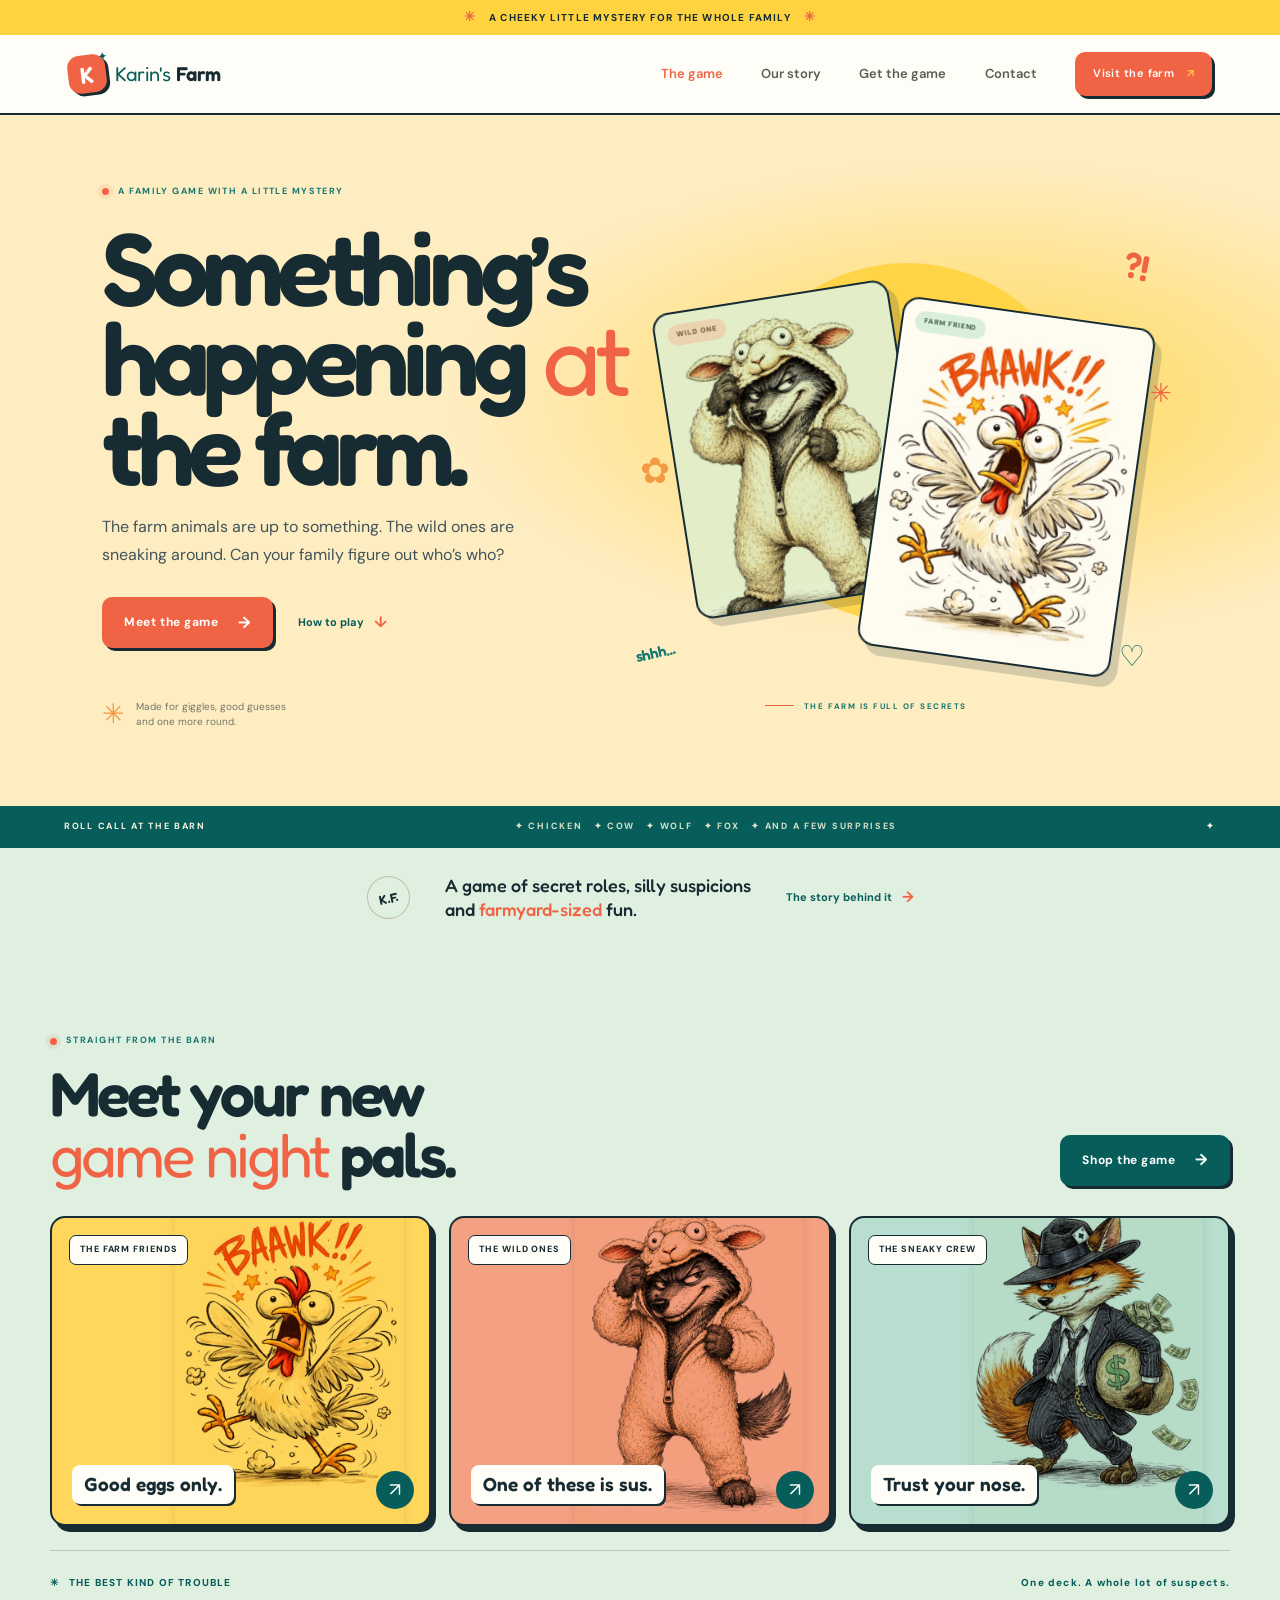
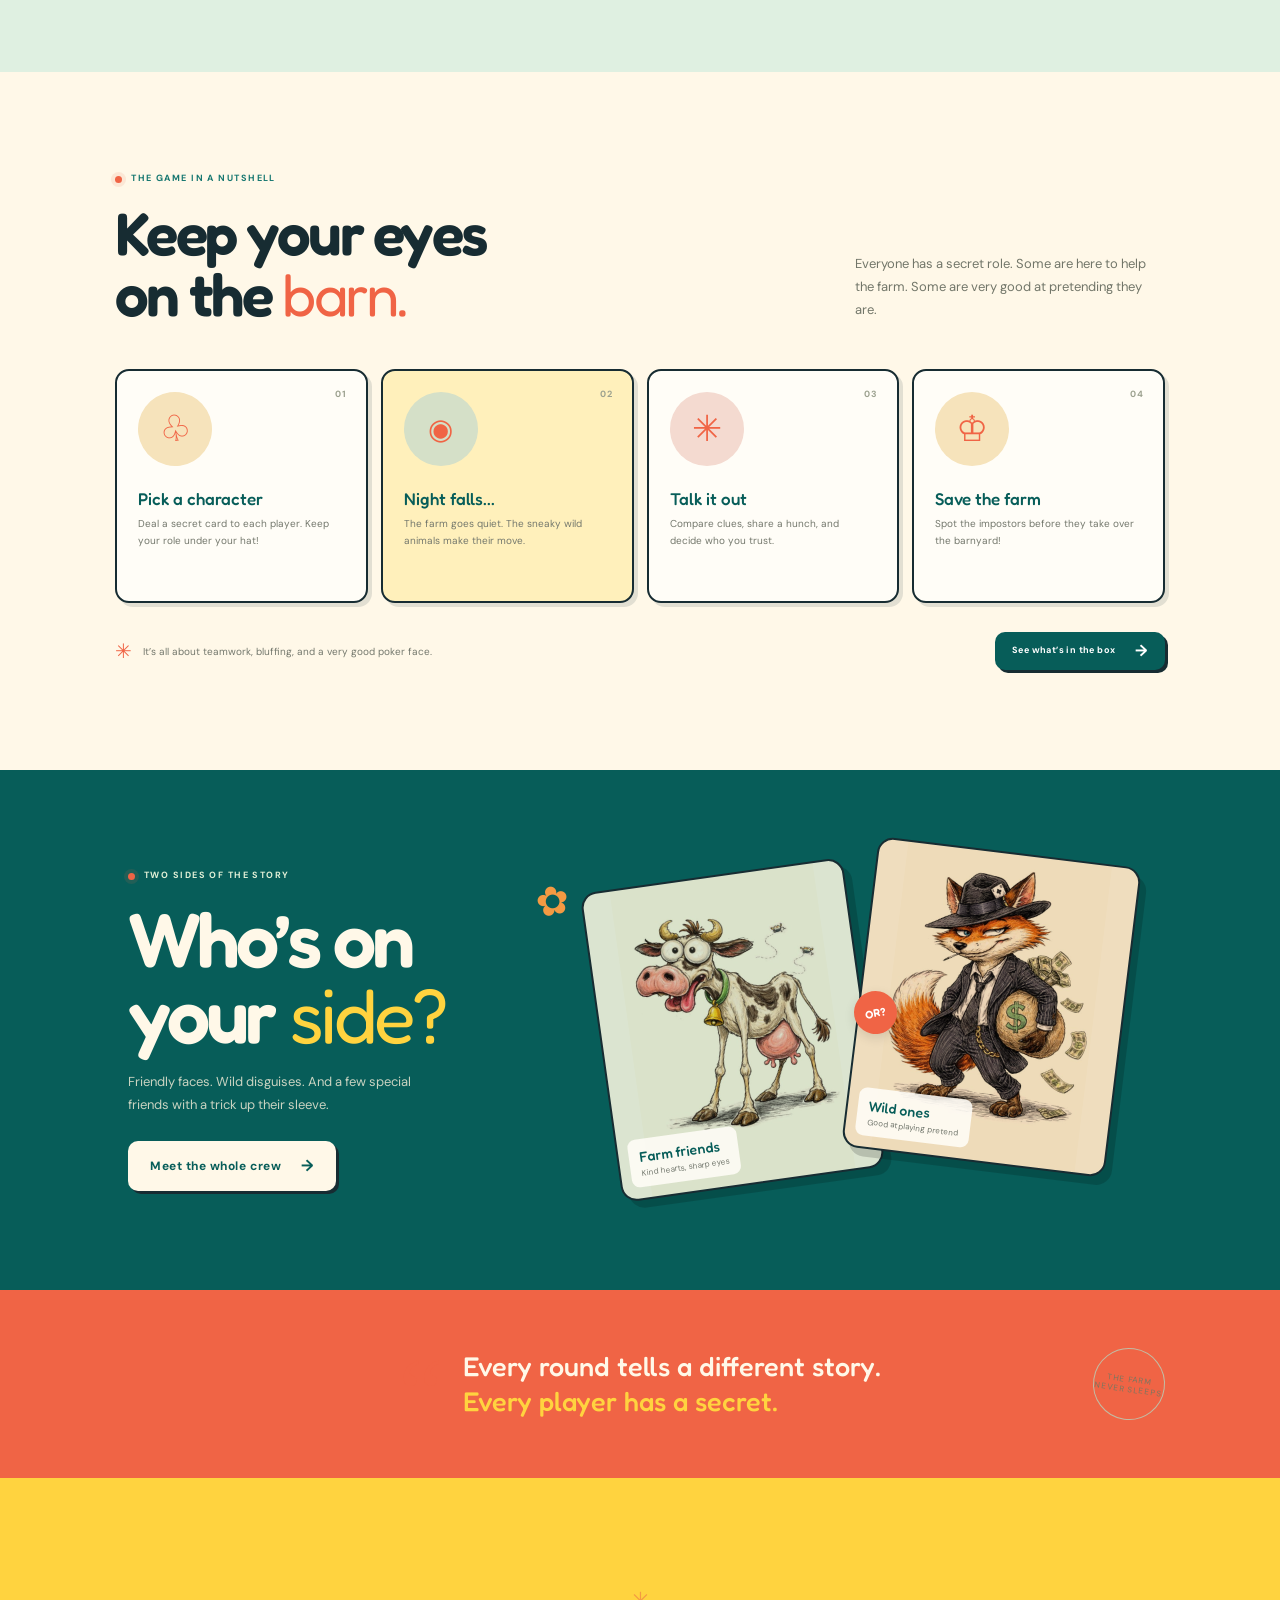
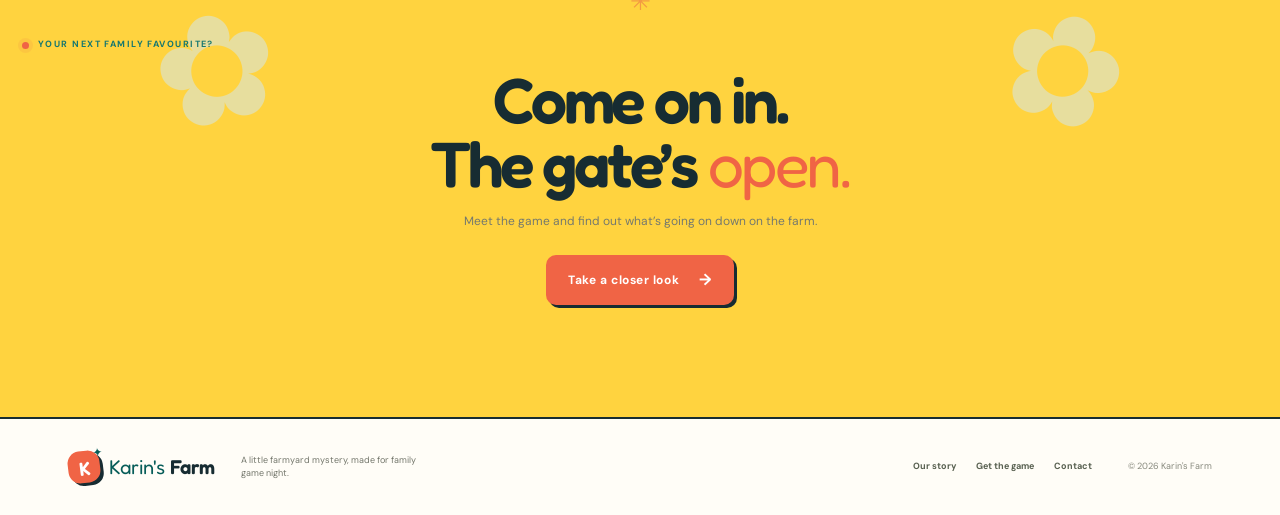
==== index.html @ 5e72fea5 "Add Karin's Farm website and mini-game" ====
<!doctype html>
<html lang="en">
<head>
  <meta charset="utf-8">
  <meta name="viewport" content="width=device-width, initial-scale=1">
  <meta name="theme-color" content="#f8f3e6">
  <meta name="description" content="Meet the farmyard friends, spot the sneaky wild animals, and discover Karin's Farm — a playful, family-friendly bluffing game.">
  <title>Karin's Farm — a little farmyard mystery</title>
  <link rel="preconnect" href="https://fonts.googleapis.com">
  <link rel="preconnect" href="https://fonts.gstatic.com" crossorigin>
  <link href="https://fonts.googleapis.com/css2?family=DM+Sans:wght@400;500;600;700&family=Fredoka:wght@400;500;600;700&display=swap" rel="stylesheet">
  <link rel="stylesheet" href="site.css">
</head>
<body>
  <div class="announcement"><span class="sunburst">✳</span> A cheeky little mystery for the whole family <span class="sunburst">✳</span></div>
  <header class="site-header">
    <a class="brand" href="index.html" aria-label="Karin's Farm home"><span class="brand-icon">K<span class="leaf">✦</span></span><span>Karin's <b>Farm</b></span></a>
    <button class="menu-toggle" aria-label="Open menu" aria-expanded="false"><span></span><span></span></button>
    <nav class="main-nav" aria-label="Main navigation">
      <a class="active" href="index.html">The game</a><a href="about.html">Our story</a><a href="shop.html">Get the game</a><a href="contact.html">Contact</a>
      <a class="nav-cta" href="game.html">Visit the farm <span>↗</span></a>
    </nav>
  </header>

  <main>
    <section class="hero">
      <div class="hero-copy">
        <div class="eyebrow"><span class="pill-dot"></span> A family game with a little mystery</div>
        <h1>Something’s<br>happening <em>at</em><br>the farm.</h1>
        <p class="hero-dek">The farm animals are up to something. The wild ones are sneaking around. Can your family figure out who’s who?</p>
        <div class="hero-actions"><a class="button button-coral" href="shop.html">Meet the game <span>→</span></a><a class="text-link" href="#how-to-play">How to play <span>↓</span></a></div>
        <div class="hero-note"><span class="note-star">✳</span><span>Made for giggles, good guesses<br>and one more round.</span></div>
      </div>
      <div class="hero-art" aria-label="A surprised chicken and a sneaky wolf from the game cards">
        <div class="sun-disc"></div><span class="scribble scribble-one">?!</span><span class="scribble scribble-two">shhh...</span>
        <div class="hero-card card-wolf"><span class="card-ribbon ribbon-wild">wild one</span><img src="assets/wolf.jpg" alt="A wolf in a sheep costume"></div>
        <div class="hero-card card-chicken"><span class="card-ribbon ribbon-farm">farm friend</span><img src="assets/chicken.jpg" alt="A startled chicken"></div>
        <span class="doodle doodle-flower">✿</span><span class="doodle doodle-spark">✳</span><span class="doodle doodle-heart">♡</span>
        <div class="art-caption"><span class="caption-line"></span> THE FARM IS FULL OF SECRETS</div>
      </div>
      <div class="hero-bottom"><span>ROLL CALL AT THE BARN</span><span class="animal-marquee">✦ CHICKEN &nbsp; ✦ COW &nbsp; ✦ WOLF &nbsp; ✦ FOX &nbsp; ✦ AND A FEW SURPRISES</span><span>✦</span></div>
    </section>

    <section class="intro-strip">
      <span class="strip-mark">K.F.</span><p>A game of secret roles, silly suspicions<br class="desktop-only"> and <em>farmyard-sized</em> fun.</p><a href="about.html" class="text-link">The story behind it <span>→</span></a>
    </section>

    <section class="farm-favourites section-wrap" aria-labelledby="favourites-title">
      <div class="favourites-top"><div><div class="eyebrow"><span class="pill-dot"></span> Straight from the barn</div><h2 id="favourites-title">Meet your new<br><em>game night</em> pals.</h2></div><a class="button button-ink" href="shop.html">Shop the game <span>→</span></a></div>
      <div class="favourite-grid">
        <a class="favourite-card favourite-chicken" href="shop.html"><span class="favourite-label">THE FARM FRIENDS</span><img src="assets/chicken.jpg" alt="Startled chicken character card"><strong>Good eggs only.</strong><span class="favourite-arrow">↗</span></a>
        <a class="favourite-card favourite-wolf" href="shop.html"><span class="favourite-label">THE WILD ONES</span><img src="assets/wolf.jpg" alt="Wolf pretending to be a sheep character card"><strong>One of these is sus.</strong><span class="favourite-arrow">↗</span></a>
        <a class="favourite-card favourite-fox" href="shop.html"><span class="favourite-label">THE SNEAKY CREW</span><img src="assets/fox.jpg" alt="Fox character card"><strong>Trust your nose.</strong><span class="favourite-arrow">↗</span></a>
      </div>
      <div class="favourites-footer"><span>✳ &nbsp; THE BEST KIND OF TROUBLE</span><span>One deck. A whole lot of suspects.</span></div>
    </section>

    <section class="how section-wrap" id="how-to-play">
      <div class="section-heading"><div><div class="eyebrow"><span class="pill-dot"></span> The game in a nutshell</div><h2>Keep your eyes<br>on the <em>barn.</em></h2></div><p>Everyone has a secret role. Some are here to help the farm. Some are very good at pretending they are.</p></div>
      <div class="steps">
        <article class="step-card"><span class="step-num">01</span><div class="step-illo illo-deal">♧</div><h3>Pick a character</h3><p>Deal a secret card to each player. Keep your role under your hat!</p></article>
        <article class="step-card step-highlight"><span class="step-num">02</span><div class="step-illo illo-look">◉</div><h3>Night falls...</h3><p>The farm goes quiet. The sneaky wild animals make their move.</p></article>
        <article class="step-card"><span class="step-num">03</span><div class="step-illo illo-talk">✳</div><h3>Talk it out</h3><p>Compare clues, share a hunch, and decide who you trust.</p></article>
        <article class="step-card"><span class="step-num">04</span><div class="step-illo illo-win">♔</div><h3>Save the farm</h3><p>Spot the impostors before they take over the barnyard!</p></article>
      </div>
      <div class="how-footer"><span class="little-star">✳</span><p>It’s all about teamwork, bluffing, and a very good poker face.</p><a href="shop.html" class="button button-ink">See what’s in the box <span>→</span></a></div>
    </section>

    <section class="cast-section">
      <div class="cast-copy"><div class="eyebrow eyebrow-light"><span class="pill-dot"></span> Two sides of the story</div><h2>Who’s on<br>your <em>side?</em></h2><p>Friendly faces. Wild disguises. And a few special friends with a trick up their sleeve.</p><a class="button button-cream" href="shop.html">Meet the whole crew <span>→</span></a><span class="cast-doodle">✿</span></div>
      <div class="cast-visual"><div class="cast-card cast-cow"><div class="cast-label"><b>Farm friends</b><span>Kind hearts, sharp eyes</span></div><img src="assets/cow.jpg" alt="A friendly cow character card"></div><div class="cast-card cast-fox"><div class="cast-label"><b>Wild ones</b><span>Good at playing pretend</span></div><img src="assets/fox.jpg" alt="A sly fox character card"></div><span class="cast-vs">OR?</span></div>
    </section>

    <section class="quote-band"><span class="quote-mark">“</span><p>Every round tells a different story.<br><em>Every player has a secret.</em></p><span class="quote-stamp">THE FARM<br>NEVER SLEEPS</span></section>

    <section class="final-cta"><div class="cta-sun">✳</div><div class="eyebrow"><span class="pill-dot"></span> Your next family favourite?</div><h2>Come on in.<br>The gate’s <em>open.</em></h2><p>Meet the game and find out what’s going on down on the farm.</p><a href="shop.html" class="button button-coral">Take a closer look <span>→</span></a></section>
  </main>
  <footer class="site-footer"><a class="brand brand-footer" href="index.html"><span class="brand-icon">K<span class="leaf">✦</span></span><span>Karin's <b>Farm</b></span></a><span class="footer-copy">A little farmyard mystery, made for family game night.</span><nav aria-label="Footer navigation"><a href="about.html">Our story</a><a href="shop.html">Get the game</a><a href="contact.html">Contact</a></nav><span class="copyright">© <span data-year></span> Karin's Farm</span></footer>
  <script src="site.js"></script>
</body>
</html>
---- site.css ----
:root{--cream:#f8f3e6;--paper:#fffdf7;--ink:#25291f;--green:#354a34;--green2:#4d6947;--sage:#d6e0c8;--coral:#e76f4f;--orange:#f4aa56;--yellow:#f4d77f;--line:rgba(37,41,31,.18);--display:'Fredoka', 'Trebuchet MS',sans-serif;--body:'DM Sans',Arial,sans-serif}
*{box-sizing:border-box}html{scroll-behavior:smooth}body{margin:0;background:var(--cream);color:var(--ink);font-family:var(--body);font-size:16px;line-height:1.55}img{display:block;max-width:100%}a{color:inherit;text-decoration:none}button{font:inherit}.announcement{height:31px;display:flex;align-items:center;justify-content:center;gap:13px;background:var(--green);color:#faf6e9;font-size:10px;letter-spacing:.15em;text-transform:uppercase;font-weight:700}.sunburst{color:var(--yellow);font-size:13px}.site-header{height:80px;padding:0 clamp(22px,5.3vw,86px);display:flex;align-items:center;justify-content:space-between;border-bottom:1px solid rgba(53,74,52,.12);position:relative;z-index:10;background:var(--cream)}.brand{display:flex;align-items:center;gap:9px;color:var(--green);font-family:var(--display);font-size:18px;line-height:1}.brand b{font-weight:600;color:var(--ink)}.brand-icon{position:relative;display:grid;place-items:center;width:38px;height:38px;border-radius:50%;background:var(--coral);color:white;font-size:23px;font-family:var(--display);font-weight:600;transform:rotate(-7deg)}.leaf{position:absolute;right:-4px;top:-5px;font:12px var(--body);color:var(--green)}.main-nav{display:flex;align-items:center;gap:clamp(18px,3vw,42px);font-size:12px;font-weight:600}.main-nav>a:not(.nav-cta){color:#586050;transition:color .2s}.main-nav>a:hover,.main-nav>a.active{color:var(--coral)}.nav-cta{background:var(--green);color:white;border-radius:40px;padding:12px 18px;font-size:11px;letter-spacing:.04em}.nav-cta span{margin-left:9px;color:var(--yellow)}.menu-toggle{display:none;background:none;border:0;width:44px;height:44px;cursor:pointer}.menu-toggle span{display:block;height:2px;width:22px;background:var(--green);margin:6px auto}
.hero{min-height:660px;display:grid;grid-template-columns:1fr 1.02fr;position:relative;overflow:hidden;padding:70px clamp(24px,8vw,140px) 82px;align-items:center;background:radial-gradient(ellipse at 77% 40%,rgba(214,224,200,.45),transparent 38%),var(--cream)}.hero-copy{max-width:510px;position:relative;z-index:2;padding-bottom:32px}.eyebrow{display:flex;gap:9px;align-items:center;color:var(--green2);text-transform:uppercase;letter-spacing:.16em;font-size:9px;font-weight:700}.pill-dot{width:7px;height:7px;border-radius:100%;background:var(--coral);box-shadow:0 0 0 4px rgba(231,111,79,.12)}h1,h2,h3,p{margin-top:0}.hero h1,.subhero h1,.shop-hero h1,.contact-hero h1{font:600 clamp(52px,6.8vw,91px)/.97 var(--display);letter-spacing:-.055em;margin:23px 0 21px;color:var(--green)}h1 em,h2 em{font-weight:400;color:var(--coral);font-style:normal}.hero-dek{font-size:15px;line-height:1.75;color:#62675b;max-width:410px;margin-bottom:28px}.hero-actions{display:flex;gap:25px;align-items:center}.button{display:inline-flex;align-items:center;justify-content:center;gap:20px;border:0;border-radius:40px;padding:15px 21px;font-size:11px;font-weight:700;letter-spacing:.045em;transition:transform .2s,box-shadow .2s;cursor:pointer}.button:hover{transform:translateY(-2px);box-shadow:0 8px 18px rgba(37,41,31,.12)}.button span{font-size:16px;line-height:0}.button-coral{background:var(--coral);color:white}.button-ink{background:var(--green);color:white}.button-cream{background:var(--cream);color:var(--green)}.text-link{display:inline-flex;align-items:center;gap:10px;color:var(--green);font-weight:700;font-size:11px}.text-link span{font-size:15px;color:var(--coral)}.hero-note{margin-top:46px;display:flex;align-items:center;gap:11px;color:#727669;font-size:10px;line-height:1.5}.note-star{font-size:27px;color:var(--orange)}.hero-art{position:relative;height:475px;max-width:600px;width:100%;margin-left:auto}.sun-disc{position:absolute;width:min(72%,360px);aspect-ratio:1;border-radius:50%;background:var(--yellow);top:25px;left:17%;opacity:.9}.hero-card{position:absolute;background:var(--paper);border:1px solid rgba(53,74,52,.16);border-radius:15px;box-shadow:0 16px 35px rgba(47,50,37,.14);overflow:hidden;display:grid;place-items:center}.hero-card img{width:100%;height:100%;object-fit:contain;mix-blend-mode:multiply}.card-wolf{width:44%;height:65%;left:7%;top:57px;transform:rotate(-9deg);background:#f3ead6}.card-chicken{width:47%;height:74%;right:8%;top:73px;transform:rotate(8deg);z-index:1;background:#fff8e9}.card-ribbon{position:absolute;top:11px;left:12px;padding:5px 9px;border-radius:20px;text-transform:uppercase;letter-spacing:.12em;font-size:7px;font-weight:700;z-index:2}.ribbon-wild{background:#ead3ae;color:#6b4e2e}.ribbon-farm{background:var(--sage);color:#385538}.scribble{position:absolute;z-index:3;font-family:var(--display);font-weight:600;color:var(--coral)}.scribble-one{font-size:36px;top:0;right:5%;transform:rotate(11deg)}.scribble-two{font-size:15px;bottom:49px;left:0;transform:rotate(-12deg);color:var(--green2)}.doodle{position:absolute;z-index:3;color:var(--orange)}.doodle-flower{left:1%;top:205px;font-size:36px}.doodle-spark{right:1%;top:135px;font-size:26px;color:var(--coral)}.doodle-heart{right:6%;bottom:34px;font-size:29px;color:var(--green2)}.art-caption{position:absolute;bottom:1px;left:24%;color:var(--green2);letter-spacing:.19em;font-size:8px;font-weight:700;display:flex;gap:10px;align-items:center}.caption-line{width:29px;height:1px;background:var(--coral)}.hero-bottom{height:42px;position:absolute;bottom:0;left:0;right:0;background:var(--green);color:#f9f4e4;display:flex;align-items:center;justify-content:space-between;padding:0 clamp(24px,5vw,75px);font-size:8px;font-weight:700;letter-spacing:.19em}.animal-marquee{color:#d8e2cb}.intro-strip{background:#efe7d5;display:flex;justify-content:center;align-items:center;gap:35px;padding:26px 24px;color:var(--green)}.strip-mark{font:600 13px var(--display);border:1px solid #c1bea6;border-radius:50%;width:43px;height:43px;display:grid;place-items:center;transform:rotate(-12deg)}.intro-strip p{font:500 18px/1.3 var(--display);margin:0}.intro-strip p em{color:var(--coral);font-style:normal}.section-wrap{padding:100px clamp(24px,9vw,145px)}.section-heading{display:flex;align-items:flex-end;justify-content:space-between;gap:30px;margin-bottom:44px}.section-heading h2,.story-body h2,.about-cta h2,.buy-panel h2{font:600 clamp(38px,5vw,60px)/1.02 var(--display);letter-spacing:-.045em;color:var(--green);margin:17px 0 0}.section-heading>p{max-width:310px;color:#727669;font-size:13px;line-height:1.75;margin-bottom:4px}.steps{display:grid;grid-template-columns:repeat(4,1fr);gap:13px}.step-card{min-height:234px;padding:21px;background:var(--paper);border:1px solid rgba(53,74,52,.12);border-radius:12px;position:relative}.step-highlight{background:#e8eddd}.step-num{position:absolute;right:19px;top:17px;color:#9ca18f;font-size:9px;letter-spacing:.1em;font-weight:700}.step-illo{height:74px;width:74px;border-radius:50%;display:grid;place-items:center;font-size:36px;margin-bottom:22px}.illo-deal{background:#f6e3bb;color:var(--coral);transform:rotate(-8deg)}.illo-look{background:#d5e0c8;color:var(--green);font-size:29px}.illo-talk{background:#f4dad0;color:var(--coral)}.illo-win{background:#f6e3bb;color:#a67739}.step-card h3{font:500 17px var(--display);color:var(--green);margin:0 0 7px}.step-card p{font-size:10px;line-height:1.65;color:#74786d;margin:0;max-width:200px}.how-footer{display:flex;align-items:center;gap:11px;margin-top:29px}.little-star{color:var(--coral);font-size:20px}.how-footer p{margin:0 auto 0 0;font-size:10px;color:#74786d}.how-footer .button{padding:12px 17px;font-size:9px}
.cast-section{display:grid;grid-template-columns:.9fr 1.1fr;min-height:520px;background:var(--green);color:#f8f3e6;padding:65px clamp(24px,10vw,160px);overflow:hidden}.cast-copy{position:relative;display:flex;flex-direction:column;align-items:flex-start;justify-content:center}.eyebrow-light{color:#d5dfc7}.cast-copy h2{font:600 clamp(48px,6vw,77px)/.98 var(--display);letter-spacing:-.05em;margin:18px 0;color:var(--cream)}.cast-copy h2 em,.buy-panel h2 em{color:var(--yellow)}.cast-copy>p{max-width:290px;color:#c9d3c1;font-size:13px;line-height:1.8;margin-bottom:24px}.cast-doodle{position:absolute;right:4%;top:9%;font-size:40px;color:var(--orange);transform:rotate(-12deg)}.cast-visual{min-height:370px;position:relative}.cast-card{position:absolute;overflow:hidden;border-radius:13px;width:47%;height:80%;top:10%;display:flex;align-items:flex-end;box-shadow:0 15px 36px rgba(0,0,0,.18)}.cast-card img{position:absolute;inset:0;width:100%;height:100%;object-fit:contain;object-position:center bottom;mix-blend-mode:multiply}.cast-cow{left:2%;background:#dbe4d0;transform:rotate(-8deg)}.cast-fox{right:5%;top:4%;background:#efddbe;transform:rotate(7deg)}.cast-label{position:relative;z-index:2;background:rgba(255,253,247,.88);margin:0 10px 11px;padding:9px 11px;border-radius:8px;display:flex;flex-direction:column;line-height:1.25}.cast-label b{font:500 14px var(--display);color:var(--green)}.cast-label span{font-size:8px;color:#71766c;margin-top:3px}.cast-vs{position:absolute;z-index:4;left:47%;top:40%;border-radius:50%;width:43px;height:43px;background:var(--coral);color:white;display:grid;place-items:center;font:600 11px var(--display);transform:rotate(-10deg);box-shadow:0 4px 12px rgba(0,0,0,.12)}.quote-band{min-height:188px;background:#efe7d5;display:flex;align-items:center;justify-content:center;gap:20px;position:relative;color:var(--green)}.quote-mark{font:100px/1 Georgia,serif;color:var(--coral);transform:translateY(10px)}.quote-band p{font:500 clamp(19px,3vw,27px)/1.3 var(--display);margin:0}.quote-band em{font-style:normal;color:var(--coral)}.quote-stamp{position:absolute;right:9%;top:50%;transform:translateY(-50%) rotate(8deg);border:1px solid #c2bca4;border-radius:50%;width:72px;height:72px;display:grid;place-items:center;text-align:center;font-size:8px;line-height:1.3;letter-spacing:.12em;color:#777761}.final-cta{text-align:center;padding:105px 22px 112px;position:relative;overflow:hidden}.final-cta:before,.final-cta:after{content:'✿';position:absolute;color:#dbe4d1;font-size:150px;top:76px;opacity:.65}.final-cta:before{left:12%;transform:rotate(-14deg)}.final-cta:after{right:12%;transform:rotate(19deg)}.final-cta h2{font:600 clamp(42px,5vw,65px)/1 var(--display);letter-spacing:-.05em;color:var(--green);margin:16px 0}.final-cta h2 em{color:var(--coral)}.final-cta>p{color:#75796e;font-size:12px;margin:0 0 24px}.cta-sun{color:var(--orange);font-size:25px;margin-bottom:16px;position:relative;z-index:1}.final-cta>.eyebrow,.final-cta h2,.final-cta>p,.final-cta .button{position:relative;z-index:1}.site-footer{min-height:98px;padding:22px clamp(24px,5.3vw,86px);display:flex;align-items:center;gap:26px;background:#e9e2d0;border-top:1px solid rgba(53,74,52,.12)}.brand-footer{font-size:15px;white-space:nowrap}.brand-footer .brand-icon{height:32px;width:32px;font-size:19px}.footer-copy{max-width:180px;font-size:9px;line-height:1.5;color:#74776c}.site-footer nav{display:flex;gap:20px;margin-left:auto;font-size:9px;font-weight:700;color:#586050}.copyright{font-size:9px;color:#87897d;margin-left:10px;white-space:nowrap}
.subhero{min-height:500px;display:grid;grid-template-columns:1fr 1fr;align-items:center;padding:55px clamp(24px,11vw,170px);overflow:hidden;background:radial-gradient(ellipse at 76% 48%,rgba(214,224,200,.6),transparent 34%),var(--cream)}.subhero-copy{max-width:470px;position:relative;z-index:2}.subhero h1{font-size:clamp(54px,7vw,86px)}.subhero-copy>p,.shop-copy>p,.contact-copy>p{max-width:380px;color:#686d61;font-size:14px;line-height:1.8}.breadcrumb{display:flex;gap:12px;align-items:center;color:#7a7d71;font-size:9px;margin-top:34px}.breadcrumb span{color:var(--coral)}.subhero-art{height:400px;position:relative;display:flex;align-items:center;justify-content:center}.subhero-art img{height:94%;width:80%;object-fit:contain;position:relative;z-index:1;filter:drop-shadow(0 8px 9px rgba(65,61,42,.08))}.art-sun{position:absolute;width:290px;height:290px;border-radius:50%;background:var(--yellow);opacity:.78;right:12%;top:10%}.art-note,.contact-note{position:absolute;z-index:2;background:var(--coral);color:white;border-radius:50%;width:84px;height:84px;display:grid;place-items:center;text-align:center;font:500 16px/1.1 var(--display);transform:rotate(11deg);right:1%;top:10%}.about-flower{position:absolute;left:4%;top:25%;font-size:36px;color:var(--green2)}.story-block{display:grid;grid-template-columns:170px 1fr;gap:38px;background:var(--paper);padding-top:88px;padding-bottom:90px}.story-aside{display:flex;flex-direction:column;align-items:flex-start;gap:16px;padding-top:5px}.story-number{font:600 39px var(--display);color:var(--coral)}.story-line{height:1px;width:52px;background:var(--green)}.story-aside-text{font-size:8px;line-height:1.7;letter-spacing:.13em;font-weight:700;color:#858779}.story-body{max-width:640px}.story-body h2{margin-bottom:23px}.story-body>p{max-width:565px;color:#686d61;font-size:14px;line-height:1.9}.handwritten{margin-top:30px;color:var(--coral);font:500 17px var(--display);transform:rotate(-2deg);display:inline-block}.handwritten span{font-size:22px;margin-left:7px}.values-band{display:grid;grid-template-columns:repeat(3,1fr);gap:28px;padding:68px clamp(24px,12vw,185px);background:#e8eddd}.values-band article{padding:0 20px;border-right:1px solid #c9d4bd}.values-band article:last-child{border:0}.value-icon{font-size:25px;color:var(--coral)}.values-band h3{font:500 17px var(--display);margin:12px 0 6px;color:var(--green)}.values-band p{font-size:10px;line-height:1.7;color:#74786e;max-width:200px;margin:0}.about-cta{min-height:350px;display:flex;align-items:center;justify-content:center;gap:65px;padding:35px 24px;overflow:hidden}.about-cta>img{height:315px;width:250px;object-fit:contain;align-self:flex-end;filter:drop-shadow(0 8px 9px rgba(65,61,42,.08))}.about-cta h2{font-size:45px;margin:14px 0 21px}.about-cta .button{font-size:10px}
.shop-hero{min-height:515px;display:grid;grid-template-columns:1.05fr .95fr;align-items:center;padding:58px clamp(24px,10vw,155px);overflow:hidden;background:radial-gradient(ellipse at 70% 48%,rgba(244,215,127,.28),transparent 40%),var(--cream)}.shop-copy{position:relative;z-index:2}.shop-hero h1{font-size:clamp(55px,7vw,86px)}.shop-status{display:flex;align-items:center;gap:12px;margin:28px 0 20px}.status-star{width:36px;height:36px;border-radius:50%;display:grid;place-items:center;background:var(--yellow);color:var(--green);font-size:17px}.shop-status b,.shop-status small{display:block}.shop-status b{font:500 14px var(--display);color:var(--green)}.shop-status small{font-size:9px;color:#74786e;margin-top:3px}.fine-print{display:block;margin:11px 0 0 4px;font-size:8px;color:#888a7e}.shop-stack{height:410px;position:relative;max-width:440px;margin-left:auto;width:100%}.stack-sun{position:absolute;width:310px;height:310px;top:35px;left:15%;border-radius:50%;background:#efd181;opacity:.8}.stack-card{position:absolute;width:48%;height:79%;border:1px solid rgba(53,74,52,.18);border-radius:13px;box-shadow:0 18px 33px rgba(47,50,37,.14);overflow:hidden;display:grid;place-items:center}.stack-card img{width:100%;height:100%;object-fit:contain;mix-blend-mode:multiply}.stack-back{background:#f3e4c8;left:13%;top:35px;transform:rotate(-10deg)}.stack-front{background:#e1e8d7;right:15%;top:57px;transform:rotate(8deg)}.stack-burst{position:absolute;right:0;bottom:18%;display:grid;place-items:center;text-align:center;border-radius:50%;width:82px;height:82px;background:var(--coral);color:white;font:500 16px/1.1 var(--display);transform:rotate(9deg)}.stack-caption{position:absolute;bottom:5px;left:25%;font-size:8px;font-weight:700;letter-spacing:.17em;color:var(--green2)}.product-info{background:var(--paper);padding-top:82px;padding-bottom:88px}.product-grid{display:grid;grid-template-columns:repeat(3,1fr);gap:16px}.product-card{height:340px;border-radius:12px;position:relative;overflow:hidden;padding:20px;display:flex;flex-direction:column;align-items:flex-start}.product-domestic{background:#e6ecdc}.product-wild{background:#f2e5d1}.product-special{background:#f4ddd4}.product-tag{position:relative;z-index:2;font-size:8px;font-weight:700;letter-spacing:.15em;color:#61685a}.product-card img{position:absolute;right:2%;top:2%;height:67%;width:90%;object-fit:contain;mix-blend-mode:multiply}.product-card h3{z-index:2;font:500 18px var(--display);margin:auto 0 4px;color:var(--green)}.product-card p{z-index:2;max-width:205px;margin:0;color:#74786e;font-size:9px;line-height:1.65}.product-scribble{position:absolute;right:15px;bottom:20px;color:var(--coral);font:500 13px var(--display);transform:rotate(-9deg)}.buy-panel{display:flex;align-items:center;gap:42px;background:var(--green);color:var(--cream);padding:54px clamp(24px,11vw,166px);position:relative;overflow:hidden}.buy-panel>div:nth-child(2){max-width:540px}.buy-panel h2{color:var(--cream);font-size:42px;margin:12px 0}.buy-panel p{max-width:475px;color:#c9d3c1;font-size:11px;line-height:1.75;margin:0}.buy-panel>.button{margin-left:auto;flex-shrink:0}.buy-stamp{width:100px;height:100px;display:grid;place-items:center;text-align:center;flex-shrink:0;border:1px solid rgba(248,243,230,.45);border-radius:50%;color:var(--yellow);font-size:8px;line-height:1.5;letter-spacing:.14em;transform:rotate(-10deg)}
.contact-hero{min-height:535px;display:grid;grid-template-columns:1.1fr .9fr;align-items:center;padding:50px clamp(24px,11vw,165px);overflow:hidden;background:radial-gradient(ellipse at 76% 47%,rgba(244,215,127,.24),transparent 39%),var(--cream)}.contact-copy{position:relative;z-index:2}.contact-hero h1{font-size:clamp(64px,8vw,95px)}.contact-card{display:flex;gap:14px;max-width:410px;background:var(--paper);border:1px solid rgba(53,74,52,.12);border-radius:12px;padding:17px;margin:26px 0 20px}.contact-icon{flex-shrink:0;width:37px;height:37px;border-radius:50%;display:grid;place-items:center;background:#f5ded4;color:var(--coral);font-size:17px}.contact-card b{font:500 14px var(--display);color:var(--green)}.contact-card p{font-size:10px;color:#74786e;line-height:1.65;margin:5px 0 0}.contact-art{height:400px;position:relative;display:flex;align-items:center;justify-content:center}.contact-art>img{height:95%;width:91%;object-fit:contain;position:relative;z-index:1;filter:drop-shadow(0 8px 9px rgba(65,61,42,.08))}.contact-sun{position:absolute;width:285px;height:285px;border-radius:50%;background:var(--sage);right:8%;top:12%}.contact-note{background:var(--yellow);color:var(--green);right:1%;top:15%;width:88px;height:88px;transform:rotate(8deg)}.contact-flower{position:absolute;left:1%;top:20%;font-size:33px;color:var(--coral)}.contact-star{position:absolute;right:9%;bottom:16%;font-size:28px;color:var(--coral)}.contact-bottom{background:#efe7d5;display:flex;justify-content:space-between;align-items:center;padding:24px clamp(24px,11vw,165px)}.contact-bottom p{margin:0;color:#6d7165;font-size:11px}.contact-bottom a{color:var(--coral);font-weight:700;text-decoration:underline;text-underline-offset:3px}.contact-bottom>span{font-size:8px;font-weight:700;letter-spacing:.15em;color:var(--green2)}
@media(max-width:900px){.hero{padding-left:7vw;padding-right:6vw;grid-template-columns:.95fr 1.05fr;min-height:610px}.hero-art{height:420px}.section-wrap{padding-left:6vw;padding-right:6vw}.cast-section{padding-left:7vw;padding-right:7vw}.site-footer{flex-wrap:wrap;gap:16px}.footer-copy{max-width:170px}.copyright{margin-left:auto}.subhero,.shop-hero,.contact-hero{padding-left:7vw;padding-right:7vw}.subhero-art,.contact-art{height:350px}.shop-stack{height:370px}.product-card{height:315px}.buy-panel{padding-left:7vw;padding-right:7vw;gap:25px}}
@media(max-width:650px){.announcement{font-size:8px;letter-spacing:.1em;height:29px}.site-header{height:67px;padding:0 20px}.brand{font-size:16px}.brand-icon{height:34px;width:34px;font-size:20px}.menu-toggle{display:block}.main-nav{display:none;position:absolute;top:66px;left:0;right:0;padding:18px 22px 22px;background:var(--cream);border-bottom:1px solid var(--line);box-shadow:0 12px 20px rgba(37,41,31,.08);flex-direction:column;align-items:stretch;gap:0}.main-nav.nav-open{display:flex}.main-nav>a{padding:12px 3px}.main-nav .nav-cta{text-align:center;margin-top:8px}.hero{display:flex;flex-direction:column;align-items:stretch;padding:43px 23px 74px;min-height:auto}.hero-copy{padding-bottom:0}.hero h1{font-size:57px;margin-top:17px}.hero-dek{font-size:13px;max-width:360px}.hero-note{display:none}.hero-art{height:360px;max-width:420px;margin:13px auto 3px}.card-wolf{width:42%;height:66%;left:7%;top:47px}.card-chicken{width:46%;height:72%;right:7%;top:57px}.sun-disc{width:65%;left:18%;top:35px}.art-caption{left:20%;bottom:3px;font-size:7px}.scribble-one{font-size:28px}.scribble-two{bottom:37px}.hero-bottom{height:38px;padding:0 16px;font-size:7px}.animal-marquee{max-width:75%;white-space:nowrap;overflow:hidden}.intro-strip{gap:14px;padding:19px 18px}.intro-strip p{font-size:15px}.strip-mark{width:36px;height:36px;font-size:11px;flex-shrink:0}.intro-strip .text-link{font-size:0;white-space:nowrap}.intro-strip .text-link span{font-size:17px}.desktop-only{display:none}.section-wrap{padding:69px 22px}.section-heading{display:block;margin-bottom:28px}.section-heading h2,.story-body h2{font-size:43px}.section-heading>p{max-width:390px;margin:13px 0 0;font-size:12px}.steps{grid-template-columns:repeat(2,1fr);gap:9px}.step-card{padding:15px;min-height:203px}.step-illo{height:58px;width:58px;font-size:27px;margin-bottom:16px}.step-card h3{font-size:15px}.step-card p{font-size:9px}.how-footer{flex-wrap:wrap;gap:8px}.how-footer p{font-size:9px}.how-footer .button{width:100%;margin-top:9px}.cast-section{display:block;padding:52px 22px 34px}.cast-copy h2{font-size:56px}.cast-copy>p{font-size:12px}.cast-doodle{right:14%;top:7%}.cast-visual{height:330px;min-height:0;margin-top:22px}.cast-card{height:82%;width:48%;top:7%}.cast-card img{height:100%}.cast-label{margin:0 7px 8px;padding:7px 8px}.cast-label b{font-size:12px}.cast-label span{font-size:7px}.cast-vs{left:45%;top:38%;width:37px;height:37px}.quote-band{min-height:142px;gap:8px;padding:20px}.quote-mark{font-size:65px}.quote-band p{font-size:18px}.quote-stamp{display:none}.final-cta{padding:73px 20px 77px}.final-cta h2{font-size:45px}.final-cta>p{max-width:275px;margin:0 auto 22px;font-size:11px}.final-cta:before,.final-cta:after{font-size:80px;top:55px;opacity:.45}.final-cta:before{left:-3%}.final-cta:after{right:-3%}.site-footer{padding:24px 22px;display:grid;grid-template-columns:1fr auto;gap:15px}.footer-copy{grid-column:1;grid-row:2;font-size:8px}.site-footer nav{grid-column:1/3;grid-row:3;margin:0;gap:18px}.copyright{grid-column:2;grid-row:2;margin:0;font-size:8px}.brand-footer{grid-column:1;grid-row:1}.subhero{display:flex;flex-direction:column;align-items:stretch;padding:44px 23px 25px;min-height:0}.subhero h1{font-size:57px;margin:17px 0}.subhero-copy>p{font-size:12px}.breadcrumb{margin-top:23px}.subhero-art{height:310px;max-width:390px;width:100%;margin:5px auto 0}.art-sun{width:220px;height:220px;right:16%}.art-note{width:70px;height:70px;font-size:14px;right:4%;top:7%}.story-block{grid-template-columns:1fr;gap:19px;padding:50px 23px}.story-aside{flex-direction:row;align-items:center;gap:12px}.story-number{font-size:27px}.story-line{width:32px}.story-aside-text{font-size:7px}.story-body h2{margin-bottom:19px}.story-body>p{font-size:12px}.handwritten{font-size:14px}.values-band{grid-template-columns:1fr;gap:0;padding:33px 24px}.values-band article{border:0;border-bottom:1px solid #c9d4bd;padding:17px 0;display:grid;grid-template-columns:38px 1fr;column-gap:9px}.values-band article:last-child{border:0}.value-icon{grid-row:1/3;font-size:22px}.values-band h3{margin:1px 0 4px;font-size:15px}.values-band p{max-width:320px;font-size:9px}.about-cta{gap:15px;min-height:260px;justify-content:space-between;padding:28px 21px}.about-cta>img{height:230px;width:40%;align-self:center}.about-cta h2{font-size:31px;margin:11px 0 17px}.about-cta .eyebrow{font-size:8px}.about-cta .button{padding:12px 14px;gap:10px;font-size:9px}.shop-hero{display:flex;flex-direction:column;align-items:stretch;padding:43px 23px 30px;min-height:0}.shop-hero h1{font-size:56px;margin:17px 0}.shop-copy>p{font-size:12px}.shop-status{margin:20px 0 17px}.shop-stack{height:305px;max-width:380px;width:100%;margin:17px auto 0}.stack-sun{width:240px;height:240px;left:18%;top:16px}.stack-card{width:46%;height:79%}.stack-back{left:16%;top:24px}.stack-front{right:16%;top:41px}.stack-burst{width:67px;height:67px;font-size:13px;right:4%;bottom:17%}.stack-caption{font-size:7px;left:24%}.product-info{padding:55px 22px}.product-grid{grid-template-columns:1fr;gap:11px}.product-card{height:278px;padding:17px}.product-card img{height:70%;width:69%;right:9%;top:-1%}.product-card p{max-width:245px}.product-scribble{bottom:17px}.buy-panel{display:grid;grid-template-columns:67px 1fr;gap:16px;padding:34px 22px}.buy-stamp{height:65px;width:65px;font-size:6px}.buy-panel h2{font-size:30px}.buy-panel p{font-size:10px}.buy-panel>.button{grid-column:1/3;width:100%;margin:4px 0 0}.contact-hero{display:flex;flex-direction:column;align-items:stretch;padding:42px 22px 20px;min-height:0}.contact-hero h1{font-size:65px;margin:15px 0}.contact-copy>p{font-size:12px}.contact-card{padding:13px;margin:20px 0 17px}.contact-card b{font-size:13px}.contact-card p{font-size:9px}.contact-art{height:290px;width:100%;max-width:380px;margin:10px auto 0}.contact-sun{width:218px;height:218px;right:10%}.contact-note{width:69px;height:69px;font-size:13px;right:2%;top:10%}.contact-flower{left:2%;font-size:27px}.contact-bottom{display:block;padding:21px 23px}.contact-bottom p{font-size:10px;margin-bottom:13px}.contact-bottom>span{font-size:7px}}
@media(prefers-reduced-motion:reduce){html{scroll-behavior:auto}*,*:before,*:after{transition:none!important}}

/* A louder, collectible-card-shop feel across the Karin's Farm pages. */
:root{--cream:#fff8e8;--paper:#fffdf7;--ink:#172c32;--green:#075d59;--green2:#167770;--sage:#d9efdb;--coral:#f06445;--orange:#f39a43;--yellow:#ffd33f;--line:rgba(23,44,50,.18)}
body{background:var(--cream);color:var(--ink)}
.announcement{height:35px;background:var(--yellow);color:var(--ink);font-size:10px;letter-spacing:.12em}
.sunburst{color:var(--coral)}
.site-header{background:#fffdf7;border-bottom:2px solid var(--ink)}
.brand{font-size:20px}.brand-icon{box-shadow:3px 3px 0 var(--ink);border-radius:12px;transform:rotate(-7deg)}
.main-nav{font-size:13px}.nav-cta{background:var(--coral);box-shadow:3px 3px 0 var(--ink);border-radius:10px;padding:13px 18px}
.hero{min-height:675px;background:radial-gradient(ellipse at 76% 39%,rgba(255,211,63,.83),transparent 38%),#ffedc2}
.hero-copy{max-width:540px}.hero h1,.subhero h1,.shop-hero h1,.contact-hero h1{color:var(--ink);letter-spacing:-.065em}
.hero h1{font-size:clamp(64px,8vw,108px);line-height:.88}.hero-dek{font-size:16px;color:#40545a;max-width:430px}
.button{border-radius:10px;box-shadow:3px 3px 0 var(--ink);font-size:12px;padding:16px 22px}.button-coral{background:var(--coral)}.button-ink{background:var(--green)}.button:hover{box-shadow:5px 5px 0 var(--ink)}
.hero-card{border:2px solid var(--ink);border-radius:17px;box-shadow:8px 9px 0 rgba(23,44,50,.18)}
.card-wolf{background:#e4f0ce}.card-chicken{background:#fffdf7}
.hero-bottom{background:var(--green);font-size:9px}.intro-strip{background:#dff0e1;color:var(--ink)}
.section-heading h2,.story-body h2,.about-cta h2,.buy-panel h2{color:var(--ink)}
.step-card{border:2px solid var(--ink);border-radius:14px;box-shadow:4px 4px 0 rgba(23,44,50,.12)}
.step-highlight{background:#fff0bb}.step-illo{color:var(--coral)}
.cast-section{background:var(--green);color:white}.eyebrow-light{color:#e1f0d7}.cast-copy h2{color:#fff8e8}.cast-copy h2 em{color:var(--yellow)}
.cast-card{border:2px solid var(--ink);border-radius:16px;box-shadow:7px 8px 0 rgba(0,0,0,.16)}
.quote-band{background:var(--coral);color:#fff8e8}.quote-band p em{color:var(--yellow)}
.final-cta{background:var(--yellow);color:var(--ink)}.final-cta h2{color:var(--ink)}.final-cta h2 em{color:var(--coral)}
.site-footer{background:#fffdf7;border-top:2px solid var(--ink)}
.shop-hero,.subhero,.contact-hero{background:radial-gradient(ellipse at 83% 45%,rgba(255,211,63,.7),transparent 36%),#ffedc2}
.subhero h1,.shop-hero h1,.contact-hero h1{font-size:clamp(58px,7vw,94px)}
.product-card{border:2px solid var(--ink);border-radius:15px;box-shadow:5px 5px 0 rgba(23,44,50,.12)}
.buy-panel{background:var(--green)}.buy-panel h2{color:#fff8e8}.buy-panel h2 em{color:var(--yellow)}
.contact-card{border:2px solid var(--ink);border-radius:14px;box-shadow:4px 4px 0 rgba(23,44,50,.1)}
.farm-favourites{padding-top:87px;padding-bottom:82px;background:#dff0e1;max-width:none;padding-left:max(24px,calc((100vw - 1180px)/2));padding-right:max(24px,calc((100vw - 1180px)/2))}
.favourites-top{display:flex;align-items:flex-end;justify-content:space-between;gap:24px;margin-bottom:30px}
.favourites-top h2{font:600 clamp(40px,5vw,62px)/.98 var(--display);letter-spacing:-.05em;color:var(--ink);margin:16px 0 0}
.favourites-top h2 em{color:var(--coral);font-style:normal}
.favourite-grid{display:grid;grid-template-columns:repeat(3,1fr);gap:18px}
.favourite-card{height:310px;position:relative;overflow:hidden;display:flex;align-items:flex-end;padding:20px;border:2px solid var(--ink);border-radius:15px;background:#ffd75d;box-shadow:5px 6px 0 var(--ink);transition:transform .2s}
.favourite-card:hover{transform:translateY(-5px) rotate(-.5deg)}
.favourite-card img{position:absolute;width:68%;height:112%;object-fit:contain;right:3%;top:-8%;mix-blend-mode:multiply;filter:drop-shadow(0 8px 5px rgba(25,33,24,.1))}
.favourite-wolf{background:#f4a082}.favourite-fox{background:#b7dece}
.favourite-label{position:absolute;top:17px;left:17px;z-index:2;padding:7px 10px;background:#fffdf7;border:1.5px solid var(--ink);border-radius:7px;font-size:9px;letter-spacing:.1em;font-weight:800}
.favourite-card strong{position:relative;z-index:2;max-width:60%;padding:9px 12px;background:#fffdf7;border-radius:8px;font:600 19px/1.1 var(--display);color:var(--ink);box-shadow:2px 2px 0 var(--ink)}
.favourite-arrow{position:absolute;right:15px;bottom:15px;z-index:2;width:38px;height:38px;border-radius:50%;display:grid;place-items:center;background:var(--green);color:#fff;font-size:19px}
.favourites-footer{display:flex;justify-content:space-between;padding-top:24px;margin-top:24px;border-top:1px solid rgba(23,44,50,.2);color:var(--green);font-size:10px;font-weight:800;letter-spacing:.12em}
@media(max-width:650px){.announcement{font-size:8px}.hero{background:radial-gradient(ellipse at 65% 63%,rgba(255,211,63,.8),transparent 35%),#ffedc2}.hero h1{font-size:61px}.favourites-top{display:block}.favourites-top .button{margin-top:21px}.favourite-grid{grid-template-columns:1fr;gap:15px}.favourite-card{height:250px}.favourite-card img{width:65%;height:120%;right:2%;top:-9%}.favourites-footer{font-size:8px;gap:12px}.favourites-footer span:last-child{text-align:right}.farm-favourites{padding:60px 22px}}

.game-page{background:#fff4d7;min-height:100vh}
.game-page .site-header{height:72px}
.game-back{font-size:12px;color:var(--green);font-weight:800}
.mystery-main{max-width:1130px;margin:0 auto;padding:48px 28px 36px}
.mystery-heading{display:grid;grid-template-columns:70px 1fr auto;gap:20px;align-items:center;margin:0 auto 30px;max-width:1000px}
.mystery-stamp{width:66px;height:66px;display:grid;align-content:center;text-align:center;border:2px dashed var(--coral);border-radius:50%;color:var(--coral);font-size:9px;line-height:1.2;font-weight:800;letter-spacing:.1em;transform:rotate(-10deg)}
.mystery-heading h1{font:600 clamp(40px,5vw,60px)/.97 var(--display);letter-spacing:-.05em;color:var(--ink);margin:10px 0 9px}.mystery-heading h1 em{color:var(--coral);font-style:normal}
.mystery-heading p{font-size:13px;color:#526369;margin:0;max-width:600px}
.score-box{width:120px;padding:12px;background:var(--yellow);border:2px solid var(--ink);border-radius:10px;text-align:center;box-shadow:3px 3px 0 var(--ink)}
.score-box span,.score-box small{font-size:8px;font-weight:800;letter-spacing:.1em}.score-box b{font:600 28px var(--display);padding:0 4px;color:var(--green)}
.case-board{display:grid;grid-template-columns:185px 1fr;max-width:1000px;margin:auto;background:#fffdf7;border:2px solid var(--ink);border-radius:17px;box-shadow:7px 8px 0 var(--ink);overflow:hidden;min-height:565px}
.case-sidebar{display:flex;flex-direction:column;padding:26px 20px;background:#dff0e1;border-right:2px solid var(--ink)}
.case-number{display:flex;align-items:baseline;gap:8px;color:var(--green);font-weight:800}.case-number span{font-size:9px;letter-spacing:.16em}.case-number b{font:600 36px var(--display);color:var(--ink)}.case-number small{font-size:10px;color:#64766d}
.case-progress{display:flex;gap:8px;margin:17px 0 31px}.case-progress i{height:8px;flex:1;border-radius:10px;background:#bdcfc0}.case-progress i.active{background:var(--coral)}.case-progress i.done{background:var(--green)}
.case-classification{display:flex;gap:10px;align-items:center;padding:12px 8px;border-top:1px solid #b5cebd;border-bottom:1px solid #b5cebd}.class-icon{font-size:21px;color:var(--coral)}.case-classification b,.case-classification small{display:block}.case-classification b{font-size:8px;letter-spacing:.1em}.case-classification small{font-size:8px;color:#68776b;margin-top:3px}
.rules-link{margin-top:auto;color:var(--green);font-size:10px;font-weight:800}
.case-content{padding:27px 30px 24px;min-width:0}
.case-kicker{display:flex;align-items:center;gap:9px;color:var(--green);font-size:11px;font-weight:800;text-transform:uppercase;letter-spacing:.1em}.case-icon{width:25px;height:25px;display:grid;place-items:center;border-radius:7px;background:#dff0e1;color:var(--green);font-size:20px}
.case-content>h2{font:600 27px var(--display);color:var(--ink);margin:15px 0 11px}
.evidence-note{position:relative;background:#fff2bc;border:1px solid #e8d88c;border-left:5px solid var(--orange);border-radius:7px;padding:12px 18px 12px 15px;margin-bottom:20px;transform:rotate(-.4deg)}
.evidence-label{font-size:8px;font-weight:800;letter-spacing:.14em;color:#7c6530}.evidence-note p{font:500 16px/1.35 var(--display);color:var(--ink);margin:6px 15px 0 0}.note-pin{position:absolute;right:12px;top:8px;color:var(--coral);font-size:14px}
.suspect-heading{display:flex;justify-content:space-between;gap:10px;align-items:flex-end;margin-bottom:11px}.suspect-heading b,.suspect-heading span{display:block}.suspect-heading b{font-size:9px;letter-spacing:.14em;color:var(--green)}.suspect-heading div span{font-size:9px;color:#6e7b79;margin-top:2px}.suspect-heading>span{font-size:8px;color:#7a827d;white-space:nowrap}
.suspect-grid{display:grid;grid-template-columns:repeat(3,minmax(0,1fr));gap:12px}
.suspect-card{position:relative;display:flex;flex-direction:column;text-align:left;min-width:0;padding:9px;background:#fffdf7;border:1.5px solid #c5ccc0;border-radius:11px;cursor:pointer;transition:transform .18s,border-color .18s,box-shadow .18s;color:var(--ink)}
.suspect-card:hover{transform:translateY(-3px);border-color:var(--green);box-shadow:0 5px 0 rgba(7,93,89,.13)}.suspect-card.selected{border:2px solid var(--coral);box-shadow:0 0 0 3px rgba(240,100,69,.15)}.suspect-card.revealed-impostor{border:2px solid var(--coral);background:#fff0e9}
.suspect-role{position:absolute;z-index:1;top:14px;left:14px;padding:5px 7px;border-radius:5px;background:#dff0e1;color:var(--green);font-size:7px;font-weight:800;letter-spacing:.08em}.suspect-card img{height:146px;width:100%;object-fit:contain;mix-blend-mode:multiply}.suspect-name{font:600 17px var(--display)}.suspect-name small{display:block;margin-top:2px;color:#6b7977;font:700 8px var(--body)}
.field-note{margin-top:9px;padding:9px 8px;border-radius:6px;background:#fff2bc;font-size:9px;line-height:1.4;color:#435156}
.case-actions{display:flex;align-items:center;justify-content:space-between;gap:12px;margin-top:17px;padding-top:14px;border-top:1px solid #e2e5d9}.case-actions p{font-size:10px;font-weight:700;color:#61716d;margin:0}.case-actions .button{padding:12px 16px;font-size:10px;white-space:nowrap}.accuse-button:disabled{opacity:.45;cursor:not-allowed;box-shadow:none}.message-good{color:var(--green)!important}.message-oops{color:#b85135!important}
.game-instructions{display:flex;gap:14px;align-items:center;max-width:1000px;margin:28px auto 0;padding:16px 20px;background:#dff0e1;border-radius:11px}.instructions-icon{width:36px;height:36px;flex:0 0 36px;display:grid;place-items:center;background:var(--green);border-radius:10px;color:#fff;font-size:20px}.game-instructions b{font:600 15px var(--display);color:var(--green)}.game-instructions p{font-size:10px;line-height:1.5;color:#586c65;margin:3px 0 0}
.mystery-footer{display:flex;justify-content:space-between;gap:14px;max-width:1000px;margin:22px auto;color:var(--green);font-size:8px;font-weight:800;letter-spacing:.12em}.mystery-footer a{letter-spacing:0;color:var(--coral)}
.result-card{grid-column:1/-1;align-self:center;justify-self:center;text-align:center;max-width:540px;padding:55px 28px}.result-medal{width:90px;height:90px;margin:0 auto 22px;display:grid;place-items:center;background:var(--yellow);border:2px solid var(--ink);border-radius:50%;box-shadow:5px 5px 0 var(--ink);font:600 50px var(--display);color:var(--coral)}.result-card .eyebrow{justify-content:center}.result-card h2{font:600 clamp(34px,5vw,51px)/1 var(--display);color:var(--green);margin:15px 0}.result-card>p{font-size:13px;color:#586c65}.result-score{display:flex;justify-content:center;align-items:center;gap:12px;margin:21px auto}.result-score b{font:600 43px var(--display);color:var(--coral)}.result-score span{text-align:left;font-size:9px;line-height:1.35;color:#68776b;font-weight:700}.result-link{display:block;margin-top:18px;color:var(--green);font-size:10px;font-weight:800}
.game-page .site-footer{margin-top:10px}
@media(max-width:760px){.mystery-main{padding:35px 18px 26px}.mystery-heading{grid-template-columns:48px 1fr auto;gap:12px}.mystery-stamp{width:47px;height:47px;font-size:7px}.mystery-heading h1{font-size:clamp(30px,7vw,45px)}.mystery-heading p{font-size:10px;line-height:1.4}.score-box{width:75px;padding:7px 4px}.score-box span{font-size:6px}.score-box b{font-size:21px}.score-box small{font-size:7px}.case-board{grid-template-columns:1fr;min-height:0}.case-sidebar{display:grid;grid-template-columns:auto 1fr auto;align-items:center;gap:13px;padding:11px 16px;border-right:0;border-bottom:2px solid var(--ink)}.case-progress{margin:0}.case-classification{display:none}.rules-link{margin:0;font-size:8px}.case-content{padding:19px 16px}.case-content>h2{font-size:24px}.evidence-note p{font-size:14px}.suspect-grid{gap:8px}.suspect-card{padding:7px}.suspect-card img{height:112px}.suspect-role{top:10px;left:10px;font-size:6px}.suspect-name{font-size:14px}.suspect-name small{font-size:7px}.field-note{font-size:8px;padding:7px}.case-actions{align-items:flex-start;flex-direction:column}.case-actions .button{width:100%}.game-instructions{align-items:flex-start;padding:13px}.game-instructions p{font-size:9px}.mystery-footer{font-size:7px}.mystery-footer a{text-align:right}.result-card{padding:40px 20px}}
@media(max-width:430px){.mystery-heading{grid-template-columns:1fr auto}.mystery-stamp{display:none}.mystery-heading h1{font-size:34px}.suspect-grid{grid-template-columns:1fr}.suspect-card{min-height:100px;display:grid;grid-template-columns:86px 1fr;grid-template-rows:auto auto;column-gap:9px;align-items:center}.suspect-role{position:static;grid-column:2;grid-row:1;justify-self:start;align-self:end}.suspect-card img{grid-column:1;grid-row:1/3;height:90px}.suspect-name{grid-column:2;grid-row:2;align-self:start}.field-note{grid-column:1/3}.suspect-heading>span{font-size:7px}}
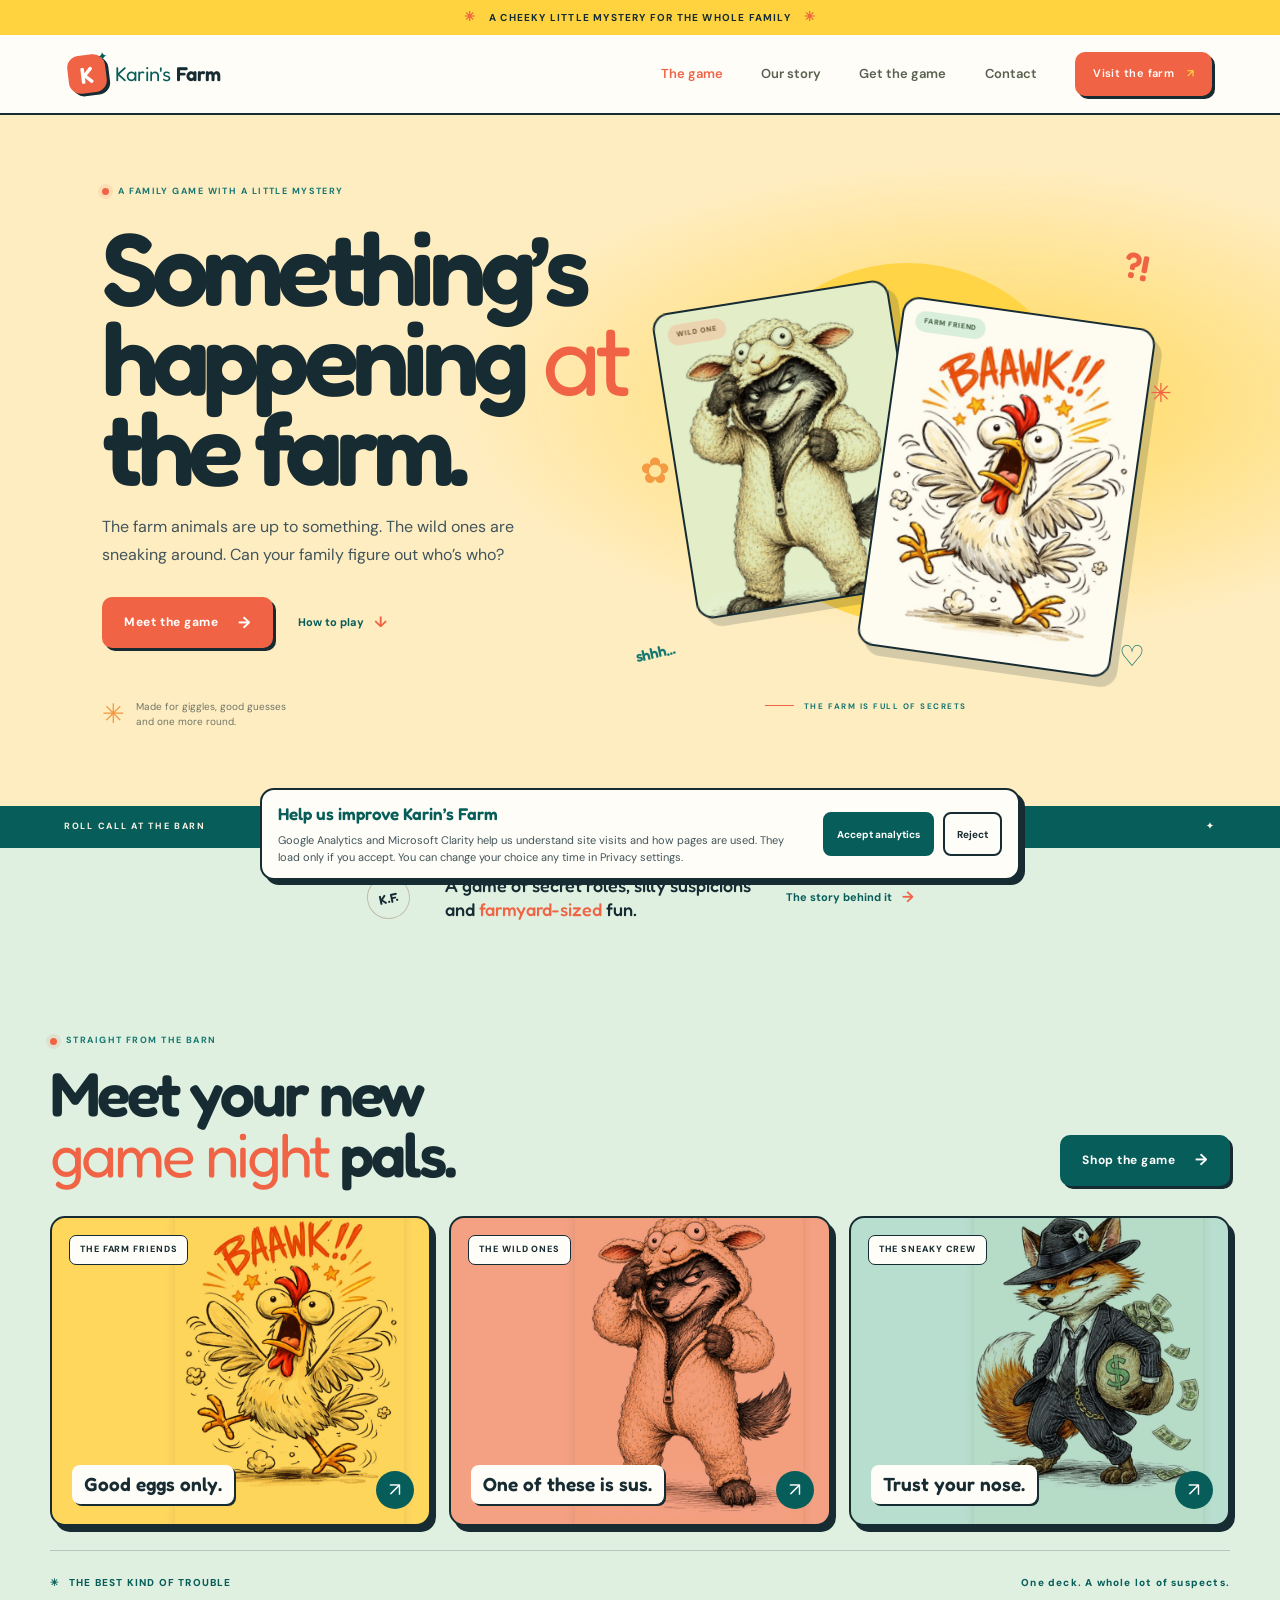
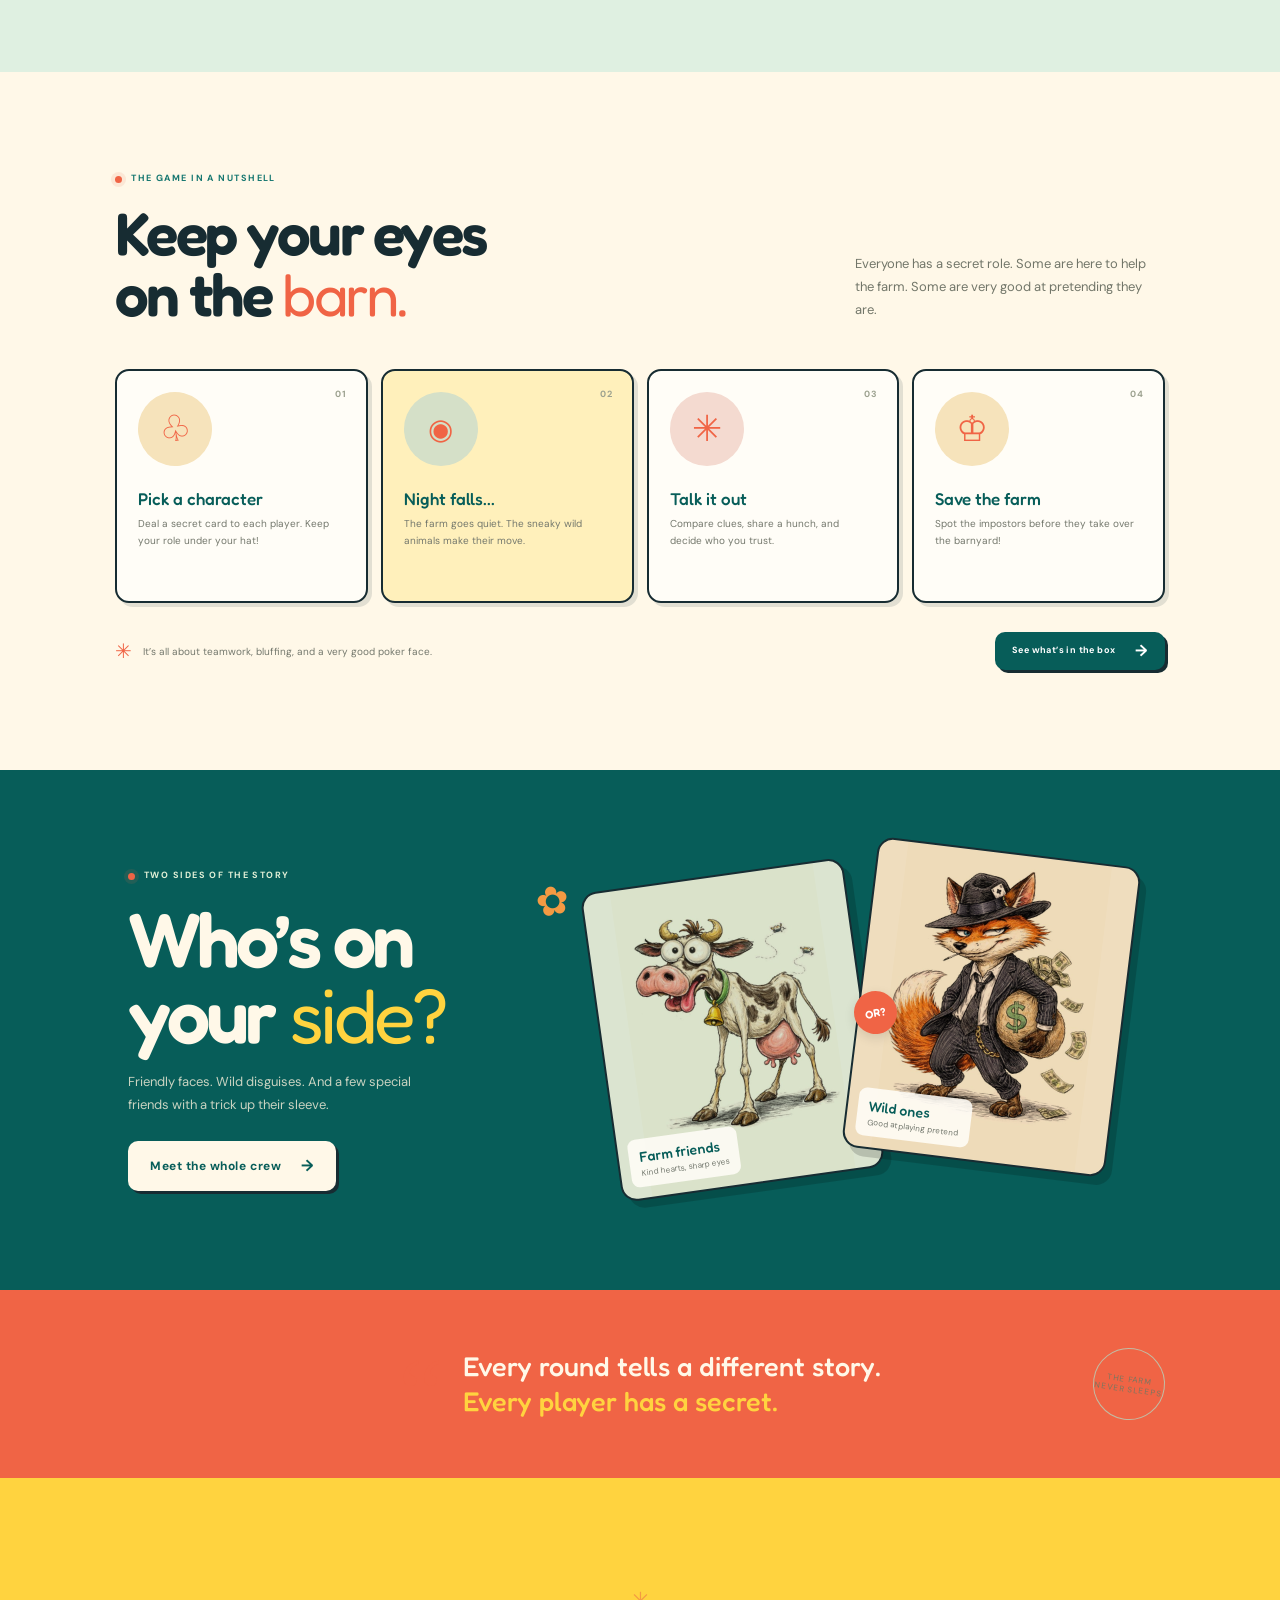
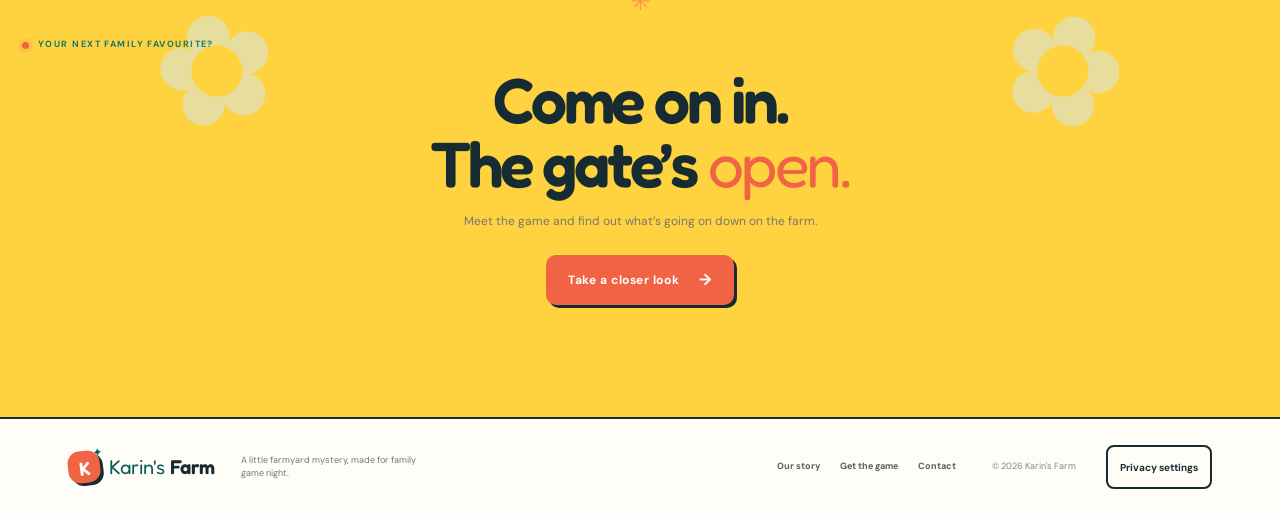
==== commit 9f82bce3: "Improve search metadata and mobile consent experience" ====
--- a/index.html
+++ b/index.html
@@ -5,6 +5,19 @@
   <meta name="viewport" content="width=device-width, initial-scale=1">
   <meta name="theme-color" content="#f8f3e6">
   <meta name="description" content="Meet the farmyard friends, spot the sneaky wild animals, and discover Karin's Farm — a playful, family-friendly bluffing game.">
+  <link rel="canonical" href="https://karins-farm.vercel.app/">
+  <meta property="og:type" content="website">
+  <meta property="og:site_name" content="Karin's Farm">
+  <meta property="og:title" content="Karin's Farm — a little farmyard mystery">
+  <meta property="og:description" content="Meet the farmyard friends, spot the sneaky wild animals, and discover Karin's Farm — a playful, family-friendly bluffing game.">
+  <meta property="og:url" content="https://karins-farm.vercel.app/">
+  <meta property="og:image" content="https://karins-farm.vercel.app/assets/chicken.jpg">
+  <meta property="og:image:alt" content="A startled chicken character from Karin's Farm">
+  <meta name="twitter:card" content="summary_large_image">
+  <meta name="twitter:title" content="Karin's Farm — a little farmyard mystery">
+  <meta name="twitter:description" content="Meet the farmyard friends, spot the sneaky wild animals, and discover Karin's Farm — a playful, family-friendly bluffing game.">
+  <meta name="twitter:image" content="https://karins-farm.vercel.app/assets/chicken.jpg">
+  
   <title>Karin's Farm — a little farmyard mystery</title>
   <link rel="preconnect" href="https://fonts.googleapis.com">
   <link rel="preconnect" href="https://fonts.gstatic.com" crossorigin>
--- a/site.css
+++ b/site.css
@@ -6,7 +6,7 @@
 .shop-hero{min-height:515px;display:grid;grid-template-columns:1.05fr .95fr;align-items:center;padding:58px clamp(24px,10vw,155px);overflow:hidden;background:radial-gradient(ellipse at 70% 48%,rgba(244,215,127,.28),transparent 40%),var(--cream)}.shop-copy{position:relative;z-index:2}.shop-hero h1{font-size:clamp(55px,7vw,86px)}.shop-status{display:flex;align-items:center;gap:12px;margin:28px 0 20px}.status-star{width:36px;height:36px;border-radius:50%;display:grid;place-items:center;background:var(--yellow);color:var(--green);font-size:17px}.shop-status b,.shop-status small{display:block}.shop-status b{font:500 14px var(--display);color:var(--green)}.shop-status small{font-size:9px;color:#74786e;margin-top:3px}.fine-print{display:block;margin:11px 0 0 4px;font-size:8px;color:#888a7e}.shop-stack{height:410px;position:relative;max-width:440px;margin-left:auto;width:100%}.stack-sun{position:absolute;width:310px;height:310px;top:35px;left:15%;border-radius:50%;background:#efd181;opacity:.8}.stack-card{position:absolute;width:48%;height:79%;border:1px solid rgba(53,74,52,.18);border-radius:13px;box-shadow:0 18px 33px rgba(47,50,37,.14);overflow:hidden;display:grid;place-items:center}.stack-card img{width:100%;height:100%;object-fit:contain;mix-blend-mode:multiply}.stack-back{background:#f3e4c8;left:13%;top:35px;transform:rotate(-10deg)}.stack-front{background:#e1e8d7;right:15%;top:57px;transform:rotate(8deg)}.stack-burst{position:absolute;right:0;bottom:18%;display:grid;place-items:center;text-align:center;border-radius:50%;width:82px;height:82px;background:var(--coral);color:white;font:500 16px/1.1 var(--display);transform:rotate(9deg)}.stack-caption{position:absolute;bottom:5px;left:25%;font-size:8px;font-weight:700;letter-spacing:.17em;color:var(--green2)}.product-info{background:var(--paper);padding-top:82px;padding-bottom:88px}.product-grid{display:grid;grid-template-columns:repeat(3,1fr);gap:16px}.product-card{height:340px;border-radius:12px;position:relative;overflow:hidden;padding:20px;display:flex;flex-direction:column;align-items:flex-start}.product-domestic{background:#e6ecdc}.product-wild{background:#f2e5d1}.product-special{background:#f4ddd4}.product-tag{position:relative;z-index:2;font-size:8px;font-weight:700;letter-spacing:.15em;color:#61685a}.product-card img{position:absolute;right:2%;top:2%;height:67%;width:90%;object-fit:contain;mix-blend-mode:multiply}.product-card h3{z-index:2;font:500 18px var(--display);margin:auto 0 4px;color:var(--green)}.product-card p{z-index:2;max-width:205px;margin:0;color:#74786e;font-size:9px;line-height:1.65}.product-scribble{position:absolute;right:15px;bottom:20px;color:var(--coral);font:500 13px var(--display);transform:rotate(-9deg)}.buy-panel{display:flex;align-items:center;gap:42px;background:var(--green);color:var(--cream);padding:54px clamp(24px,11vw,166px);position:relative;overflow:hidden}.buy-panel>div:nth-child(2){max-width:540px}.buy-panel h2{color:var(--cream);font-size:42px;margin:12px 0}.buy-panel p{max-width:475px;color:#c9d3c1;font-size:11px;line-height:1.75;margin:0}.buy-panel>.button{margin-left:auto;flex-shrink:0}.buy-stamp{width:100px;height:100px;display:grid;place-items:center;text-align:center;flex-shrink:0;border:1px solid rgba(248,243,230,.45);border-radius:50%;color:var(--yellow);font-size:8px;line-height:1.5;letter-spacing:.14em;transform:rotate(-10deg)}
 .contact-hero{min-height:535px;display:grid;grid-template-columns:1.1fr .9fr;align-items:center;padding:50px clamp(24px,11vw,165px);overflow:hidden;background:radial-gradient(ellipse at 76% 47%,rgba(244,215,127,.24),transparent 39%),var(--cream)}.contact-copy{position:relative;z-index:2}.contact-hero h1{font-size:clamp(64px,8vw,95px)}.contact-card{display:flex;gap:14px;max-width:410px;background:var(--paper);border:1px solid rgba(53,74,52,.12);border-radius:12px;padding:17px;margin:26px 0 20px}.contact-icon{flex-shrink:0;width:37px;height:37px;border-radius:50%;display:grid;place-items:center;background:#f5ded4;color:var(--coral);font-size:17px}.contact-card b{font:500 14px var(--display);color:var(--green)}.contact-card p{font-size:10px;color:#74786e;line-height:1.65;margin:5px 0 0}.contact-art{height:400px;position:relative;display:flex;align-items:center;justify-content:center}.contact-art>img{height:95%;width:91%;object-fit:contain;position:relative;z-index:1;filter:drop-shadow(0 8px 9px rgba(65,61,42,.08))}.contact-sun{position:absolute;width:285px;height:285px;border-radius:50%;background:var(--sage);right:8%;top:12%}.contact-note{background:var(--yellow);color:var(--green);right:1%;top:15%;width:88px;height:88px;transform:rotate(8deg)}.contact-flower{position:absolute;left:1%;top:20%;font-size:33px;color:var(--coral)}.contact-star{position:absolute;right:9%;bottom:16%;font-size:28px;color:var(--coral)}.contact-bottom{background:#efe7d5;display:flex;justify-content:space-between;align-items:center;padding:24px clamp(24px,11vw,165px)}.contact-bottom p{margin:0;color:#6d7165;font-size:11px}.contact-bottom a{color:var(--coral);font-weight:700;text-decoration:underline;text-underline-offset:3px}.contact-bottom>span{font-size:8px;font-weight:700;letter-spacing:.15em;color:var(--green2)}
 @media(max-width:900px){.hero{padding-left:7vw;padding-right:6vw;grid-template-columns:.95fr 1.05fr;min-height:610px}.hero-art{height:420px}.section-wrap{padding-left:6vw;padding-right:6vw}.cast-section{padding-left:7vw;padding-right:7vw}.site-footer{flex-wrap:wrap;gap:16px}.footer-copy{max-width:170px}.copyright{margin-left:auto}.subhero,.shop-hero,.contact-hero{padding-left:7vw;padding-right:7vw}.subhero-art,.contact-art{height:350px}.shop-stack{height:370px}.product-card{height:315px}.buy-panel{padding-left:7vw;padding-right:7vw;gap:25px}}
-@media(max-width:650px){.announcement{font-size:8px;letter-spacing:.1em;height:29px}.site-header{height:67px;padding:0 20px}.brand{font-size:16px}.brand-icon{height:34px;width:34px;font-size:20px}.menu-toggle{display:block}.main-nav{display:none;position:absolute;top:66px;left:0;right:0;padding:18px 22px 22px;background:var(--cream);border-bottom:1px solid var(--line);box-shadow:0 12px 20px rgba(37,41,31,.08);flex-direction:column;align-items:stretch;gap:0}.main-nav.nav-open{display:flex}.main-nav>a{padding:12px 3px}.main-nav .nav-cta{text-align:center;margin-top:8px}.hero{display:flex;flex-direction:column;align-items:stretch;padding:43px 23px 74px;min-height:auto}.hero-copy{padding-bottom:0}.hero h1{font-size:57px;margin-top:17px}.hero-dek{font-size:13px;max-width:360px}.hero-note{display:none}.hero-art{height:360px;max-width:420px;margin:13px auto 3px}.card-wolf{width:42%;height:66%;left:7%;top:47px}.card-chicken{width:46%;height:72%;right:7%;top:57px}.sun-disc{width:65%;left:18%;top:35px}.art-caption{left:20%;bottom:3px;font-size:7px}.scribble-one{font-size:28px}.scribble-two{bottom:37px}.hero-bottom{height:38px;padding:0 16px;font-size:7px}.animal-marquee{max-width:75%;white-space:nowrap;overflow:hidden}.intro-strip{gap:14px;padding:19px 18px}.intro-strip p{font-size:15px}.strip-mark{width:36px;height:36px;font-size:11px;flex-shrink:0}.intro-strip .text-link{font-size:0;white-space:nowrap}.intro-strip .text-link span{font-size:17px}.desktop-only{display:none}.section-wrap{padding:69px 22px}.section-heading{display:block;margin-bottom:28px}.section-heading h2,.story-body h2{font-size:43px}.section-heading>p{max-width:390px;margin:13px 0 0;font-size:12px}.steps{grid-template-columns:repeat(2,1fr);gap:9px}.step-card{padding:15px;min-height:203px}.step-illo{height:58px;width:58px;font-size:27px;margin-bottom:16px}.step-card h3{font-size:15px}.step-card p{font-size:9px}.how-footer{flex-wrap:wrap;gap:8px}.how-footer p{font-size:9px}.how-footer .button{width:100%;margin-top:9px}.cast-section{display:block;padding:52px 22px 34px}.cast-copy h2{font-size:56px}.cast-copy>p{font-size:12px}.cast-doodle{right:14%;top:7%}.cast-visual{height:330px;min-height:0;margin-top:22px}.cast-card{height:82%;width:48%;top:7%}.cast-card img{height:100%}.cast-label{margin:0 7px 8px;padding:7px 8px}.cast-label b{font-size:12px}.cast-label span{font-size:7px}.cast-vs{left:45%;top:38%;width:37px;height:37px}.quote-band{min-height:142px;gap:8px;padding:20px}.quote-mark{font-size:65px}.quote-band p{font-size:18px}.quote-stamp{display:none}.final-cta{padding:73px 20px 77px}.final-cta h2{font-size:45px}.final-cta>p{max-width:275px;margin:0 auto 22px;font-size:11px}.final-cta:before,.final-cta:after{font-size:80px;top:55px;opacity:.45}.final-cta:before{left:-3%}.final-cta:after{right:-3%}.site-footer{padding:24px 22px;display:grid;grid-template-columns:1fr auto;gap:15px}.footer-copy{grid-column:1;grid-row:2;font-size:8px}.site-footer nav{grid-column:1/3;grid-row:3;margin:0;gap:18px}.copyright{grid-column:2;grid-row:2;margin:0;font-size:8px}.brand-footer{grid-column:1;grid-row:1}.subhero{display:flex;flex-direction:column;align-items:stretch;padding:44px 23px 25px;min-height:0}.subhero h1{font-size:57px;margin:17px 0}.subhero-copy>p{font-size:12px}.breadcrumb{margin-top:23px}.subhero-art{height:310px;max-width:390px;width:100%;margin:5px auto 0}.art-sun{width:220px;height:220px;right:16%}.art-note{width:70px;height:70px;font-size:14px;right:4%;top:7%}.story-block{grid-template-columns:1fr;gap:19px;padding:50px 23px}.story-aside{flex-direction:row;align-items:center;gap:12px}.story-number{font-size:27px}.story-line{width:32px}.story-aside-text{font-size:7px}.story-body h2{margin-bottom:19px}.story-body>p{font-size:12px}.handwritten{font-size:14px}.values-band{grid-template-columns:1fr;gap:0;padding:33px 24px}.values-band article{border:0;border-bottom:1px solid #c9d4bd;padding:17px 0;display:grid;grid-template-columns:38px 1fr;column-gap:9px}.values-band article:last-child{border:0}.value-icon{grid-row:1/3;font-size:22px}.values-band h3{margin:1px 0 4px;font-size:15px}.values-band p{max-width:320px;font-size:9px}.about-cta{gap:15px;min-height:260px;justify-content:space-between;padding:28px 21px}.about-cta>img{height:230px;width:40%;align-self:center}.about-cta h2{font-size:31px;margin:11px 0 17px}.about-cta .eyebrow{font-size:8px}.about-cta .button{padding:12px 14px;gap:10px;font-size:9px}.shop-hero{display:flex;flex-direction:column;align-items:stretch;padding:43px 23px 30px;min-height:0}.shop-hero h1{font-size:56px;margin:17px 0}.shop-copy>p{font-size:12px}.shop-status{margin:20px 0 17px}.shop-stack{height:305px;max-width:380px;width:100%;margin:17px auto 0}.stack-sun{width:240px;height:240px;left:18%;top:16px}.stack-card{width:46%;height:79%}.stack-back{left:16%;top:24px}.stack-front{right:16%;top:41px}.stack-burst{width:67px;height:67px;font-size:13px;right:4%;bottom:17%}.stack-caption{font-size:7px;left:24%}.product-info{padding:55px 22px}.product-grid{grid-template-columns:1fr;gap:11px}.product-card{height:278px;padding:17px}.product-card img{height:70%;width:69%;right:9%;top:-1%}.product-card p{max-width:245px}.product-scribble{bottom:17px}.buy-panel{display:grid;grid-template-columns:67px 1fr;gap:16px;padding:34px 22px}.buy-stamp{height:65px;width:65px;font-size:6px}.buy-panel h2{font-size:30px}.buy-panel p{font-size:10px}.buy-panel>.button{grid-column:1/3;width:100%;margin:4px 0 0}.contact-hero{display:flex;flex-direction:column;align-items:stretch;padding:42px 22px 20px;min-height:0}.contact-hero h1{font-size:65px;margin:15px 0}.contact-copy>p{font-size:12px}.contact-card{padding:13px;margin:20px 0 17px}.contact-card b{font-size:13px}.contact-card p{font-size:9px}.contact-art{height:290px;width:100%;max-width:380px;margin:10px auto 0}.contact-sun{width:218px;height:218px;right:10%}.contact-note{width:69px;height:69px;font-size:13px;right:2%;top:10%}.contact-flower{left:2%;font-size:27px}.contact-bottom{display:block;padding:21px 23px}.contact-bottom p{font-size:10px;margin-bottom:13px}.contact-bottom>span{font-size:7px}}
+@media(max-width:650px){.announcement{font-size:8px;letter-spacing:.1em;height:29px}.site-header{height:67px;padding:0 20px}.brand{font-size:16px}.brand-icon{height:34px;width:34px;font-size:20px}.menu-toggle{display:block;min-width:44px;min-height:44px}.main-nav{display:none;position:absolute;top:66px;left:0;right:0;padding:18px 22px 22px;background:var(--cream);border-bottom:1px solid var(--line);box-shadow:0 12px 20px rgba(37,41,31,.08);flex-direction:column;align-items:stretch;gap:0}.main-nav.nav-open{display:flex}.main-nav>a{display:flex;align-items:center;min-height:44px;padding:13px 8px}.main-nav .nav-cta{text-align:center;margin-top:8px}.hero{display:flex;flex-direction:column;align-items:stretch;padding:43px 23px 74px;min-height:auto}.hero-copy{padding-bottom:0}.hero h1{font-size:57px;margin-top:17px}.hero-dek{font-size:13px;max-width:360px}.hero-note{display:flex;margin-top:22px;font-size:10px}.hero-art{height:360px;max-width:420px;margin:14px auto 3px}.card-wolf{width:42%;height:66%;left:7%;top:47px}.card-chicken{width:46%;height:72%;right:7%;top:57px}.sun-disc{width:65%;left:18%;top:35px}.art-caption{left:20%;bottom:3px;font-size:7px}.scribble-one{font-size:28px}.scribble-two{bottom:37px}.hero-bottom{height:38px;padding:0 16px;font-size:7px}.animal-marquee{max-width:75%;white-space:nowrap;overflow:hidden}.intro-strip{gap:14px;padding:19px 18px}.intro-strip p{font-size:15px}.strip-mark{width:36px;height:36px;font-size:11px;flex-shrink:0}.intro-strip .text-link{font-size:0;white-space:nowrap}.intro-strip .text-link span{font-size:17px}.desktop-only{display:none}.section-wrap{padding:69px 22px}.section-heading{display:block;margin-bottom:28px}.section-heading h2,.story-body h2{font-size:43px}.section-heading>p{max-width:390px;margin:13px 0 0;font-size:12px}.steps{grid-template-columns:repeat(2,1fr);gap:9px}.step-card{padding:15px;min-height:203px}.step-illo{height:58px;width:58px;font-size:27px;margin-bottom:16px}.step-card h3{font-size:15px}.step-card p{font-size:9px}.how-footer{flex-wrap:wrap;gap:8px}.how-footer p{font-size:9px}.how-footer .button{width:100%;margin-top:9px}.cast-section{display:block;padding:52px 22px 34px}.cast-copy h2{font-size:56px}.cast-copy>p{font-size:12px}.cast-doodle{right:14%;top:7%}.cast-visual{height:330px;min-height:0;margin-top:22px}.cast-card{height:82%;width:48%;top:7%}.cast-card img{height:100%}.cast-label{margin:0 7px 8px;padding:7px 8px}.cast-label b{font-size:12px}.cast-label span{font-size:7px}.cast-vs{left:45%;top:38%;width:37px;height:37px}.quote-band{min-height:142px;gap:8px;padding:20px}.quote-mark{font-size:65px}.quote-band p{font-size:18px}.quote-stamp{display:none}.final-cta{padding:73px 20px 77px}.final-cta h2{font-size:45px}.final-cta>p{max-width:275px;margin:0 auto 22px;font-size:11px}.final-cta:before,.final-cta:after{font-size:80px;top:55px;opacity:.45}.final-cta:before{left:-3%}.final-cta:after{right:-3%}.site-footer{padding:24px 22px;display:grid;grid-template-columns:1fr auto;gap:15px}.footer-copy{grid-column:1;grid-row:2;font-size:8px}.site-footer nav{grid-column:1/3;grid-row:3;margin:0;gap:18px}.copyright{grid-column:2;grid-row:2;margin:0;font-size:8px}.brand-footer{grid-column:1;grid-row:1}.subhero{display:flex;flex-direction:column;align-items:stretch;padding:44px 23px 25px;min-height:0}.subhero h1{font-size:57px;margin:17px 0}.subhero-copy>p{font-size:12px}.breadcrumb{margin-top:23px}.subhero-art{height:310px;max-width:390px;width:100%;margin:5px auto 0}.art-sun{width:220px;height:220px;right:16%}.art-note{width:70px;height:70px;font-size:14px;right:4%;top:7%}.story-block{grid-template-columns:1fr;gap:19px;padding:50px 23px}.story-aside{flex-direction:row;align-items:center;gap:12px}.story-number{font-size:27px}.story-line{width:32px}.story-aside-text{font-size:7px}.story-body h2{margin-bottom:19px}.story-body>p{font-size:12px}.handwritten{font-size:14px}.values-band{grid-template-columns:1fr;gap:0;padding:33px 24px}.values-band article{border:0;border-bottom:1px solid #c9d4bd;padding:17px 0;display:grid;grid-template-columns:38px 1fr;column-gap:9px}.values-band article:last-child{border:0}.value-icon{grid-row:1/3;font-size:22px}.values-band h3{margin:1px 0 4px;font-size:15px}.values-band p{max-width:320px;font-size:9px}.about-cta{gap:15px;min-height:260px;justify-content:space-between;padding:28px 21px}.about-cta>img{height:230px;width:40%;align-self:center}.about-cta h2{font-size:31px;margin:11px 0 17px}.about-cta .eyebrow{font-size:8px}.about-cta .button{padding:12px 14px;gap:10px;font-size:9px}.shop-hero{display:flex;flex-direction:column;align-items:stretch;padding:43px 23px 30px;min-height:0}.shop-hero h1{font-size:56px;margin:17px 0}.shop-copy>p{font-size:12px}.shop-status{margin:20px 0 17px}.shop-stack{height:305px;max-width:380px;width:100%;margin:17px auto 0}.stack-sun{width:240px;height:240px;left:18%;top:16px}.stack-card{width:46%;height:79%}.stack-back{left:16%;top:24px}.stack-front{right:16%;top:41px}.stack-burst{width:67px;height:67px;font-size:13px;right:4%;bottom:17%}.stack-caption{font-size:7px;left:24%}.product-info{padding:55px 22px}.product-grid{grid-template-columns:1fr;gap:11px}.product-card{height:278px;padding:17px}.product-card img{height:70%;width:69%;right:9%;top:-1%}.product-card p{max-width:245px}.product-scribble{bottom:17px}.buy-panel{display:grid;grid-template-columns:67px 1fr;gap:16px;padding:34px 22px}.buy-stamp{height:65px;width:65px;font-size:6px}.buy-panel h2{font-size:30px}.buy-panel p{font-size:10px}.buy-panel>.button{grid-column:1/3;width:100%;margin:4px 0 0}.contact-hero{display:flex;flex-direction:column;align-items:stretch;padding:42px 22px 20px;min-height:0}.contact-hero h1{font-size:65px;margin:15px 0}.contact-copy>p{font-size:12px}.contact-card{padding:13px;margin:20px 0 17px}.contact-card b{font-size:13px}.contact-card p{font-size:9px}.contact-art{height:290px;width:100%;max-width:380px;margin:10px auto 0}.contact-sun{width:218px;height:218px;right:10%}.contact-note{width:69px;height:69px;font-size:13px;right:2%;top:10%}.contact-flower{left:2%;font-size:27px}.contact-bottom{display:block;padding:21px 23px}.contact-bottom p{font-size:10px;margin-bottom:13px}.contact-bottom>span{font-size:7px}}
 @media(prefers-reduced-motion:reduce){html{scroll-behavior:auto}*,*:before,*:after{transition:none!important}}
 
 /* A louder, collectible-card-shop feel across the Karin's Farm pages. */
@@ -86,3 +86,44 @@
 .game-page .site-footer{margin-top:10px}
 @media(max-width:760px){.mystery-main{padding:35px 18px 26px}.mystery-heading{grid-template-columns:48px 1fr auto;gap:12px}.mystery-stamp{width:47px;height:47px;font-size:7px}.mystery-heading h1{font-size:clamp(30px,7vw,45px)}.mystery-heading p{font-size:10px;line-height:1.4}.score-box{width:75px;padding:7px 4px}.score-box span{font-size:6px}.score-box b{font-size:21px}.score-box small{font-size:7px}.case-board{grid-template-columns:1fr;min-height:0}.case-sidebar{display:grid;grid-template-columns:auto 1fr auto;align-items:center;gap:13px;padding:11px 16px;border-right:0;border-bottom:2px solid var(--ink)}.case-progress{margin:0}.case-classification{display:none}.rules-link{margin:0;font-size:8px}.case-content{padding:19px 16px}.case-content>h2{font-size:24px}.evidence-note p{font-size:14px}.suspect-grid{gap:8px}.suspect-card{padding:7px}.suspect-card img{height:112px}.suspect-role{top:10px;left:10px;font-size:6px}.suspect-name{font-size:14px}.suspect-name small{font-size:7px}.field-note{font-size:8px;padding:7px}.case-actions{align-items:flex-start;flex-direction:column}.case-actions .button{width:100%}.game-instructions{align-items:flex-start;padding:13px}.game-instructions p{font-size:9px}.mystery-footer{font-size:7px}.mystery-footer a{text-align:right}.result-card{padding:40px 20px}}
 @media(max-width:430px){.mystery-heading{grid-template-columns:1fr auto}.mystery-stamp{display:none}.mystery-heading h1{font-size:34px}.suspect-grid{grid-template-columns:1fr}.suspect-card{min-height:100px;display:grid;grid-template-columns:86px 1fr;grid-template-rows:auto auto;column-gap:9px;align-items:center}.suspect-role{position:static;grid-column:2;grid-row:1;justify-self:start;align-self:end}.suspect-card img{grid-column:1;grid-row:1/3;height:90px}.suspect-name{grid-column:2;grid-row:2;align-self:start}.field-note{grid-column:1/3}.suspect-heading>span{font-size:7px}}
+
+.discount-reward{margin:22px auto;padding:17px;max-width:340px;background:#fff2bc;border:2px dashed var(--coral);border-radius:12px}
+.discount-reward>span{display:block;font-size:8px;font-weight:800;letter-spacing:.14em;color:var(--green)}
+.discount-reward>strong{display:block;margin:4px 0;color:var(--coral);font:600 30px var(--display)}
+.discount-reward p{font-size:10px;line-height:1.45}
+.discount-reward code{display:block;margin:10px auto;padding:10px;background:var(--paper);border:1px solid #e8d88c;border-radius:7px;font:800 15px var(--body);letter-spacing:.12em;color:var(--ink)}
+.discount-reward .button{display:block;width:100%;padding:10px;font-size:10px}
+.copy-status{display:block;min-height:16px;margin-top:6px;font-size:9px;color:var(--green)}
+.detective-discount{display:none;margin:16px 0;padding:14px 16px;background:#fff2bc;border:2px dashed var(--coral);border-radius:10px;color:var(--ink)}
+.detective-discount strong{display:block;font:600 22px var(--display);color:var(--coral)}
+.detective-discount p{margin:3px 0 8px;font-size:11px}
+.detective-discount code{font-weight:800;letter-spacing:.1em}
+.detective-discount button{margin-left:8px;border:0;background:var(--green);color:white;padding:7px 10px;border-radius:20px;font:700 10px var(--body);cursor:pointer}
+
+/* Analytics consent controls */
+.privacy-banner{position:fixed;z-index:1000;left:20px;right:20px;bottom:20px;display:flex;align-items:center;justify-content:space-between;gap:16px;max-width:760px;margin:auto;padding:13px 16px;background:#fffdf7;border:2px solid #172c32;border-radius:14px;box-shadow:5px 5px 0 #172c32;color:#172c32}
+.privacy-banner[hidden]{display:none}
+.privacy-banner-copy{max-width:520px}
+.privacy-banner-copy strong{font:600 17px var(--display);color:#075d59}
+.privacy-banner-copy p{margin:4px 0 0;font-size:11px;line-height:1.5;color:#40545a}
+.privacy-banner-actions{display:flex;flex-shrink:0;gap:9px}
+.privacy-banner-actions button,.privacy-settings{min-height:44px;border:2px solid #172c32;border-radius:8px;padding:9px 12px;background:#fffdf7;color:#172c32;font:700 10px var(--body);cursor:pointer}
+.privacy-banner-actions .privacy-accept{background:#075d59;color:#fff;border-color:#075d59}
+.privacy-banner-actions button:focus-visible,.privacy-settings:focus-visible{outline:3px solid #f06445;outline-offset:3px}
+.privacy-settings{min-height:44px;margin-left:4px;white-space:nowrap}
+@media(max-width:650px){.privacy-banner{left:12px;right:12px;bottom:12px;display:block;padding:12px 14px}.privacy-banner-copy strong{font-size:14px}.privacy-banner-copy p{font-size:11px;line-height:1.4}.privacy-banner-actions{margin-top:9px;gap:8px}.privacy-banner-actions button{flex:1}.privacy-settings{grid-column:1/3;grid-row:4;justify-self:start;margin:0}}
+
+/* Physical board game instructions */
+.shop-rules-link{margin:12px 0 0 4px}
+.physical-game-rules{background:var(--paper);scroll-margin-top:20px}
+.physical-rule-grid{display:grid;grid-template-columns:repeat(2,minmax(0,1fr));gap:14px;list-style:none;padding:0;margin:0;counter-reset:physical-rules}
+.physical-rule-card{padding:23px;background:#f7f2e5;border:1px solid var(--line);border-radius:12px}
+.physical-rule-label{display:block;margin-bottom:13px;color:var(--green2);font-size:8px;font-weight:800;letter-spacing:.15em}
+.physical-rule-card h3{margin:0 0 8px;color:var(--green);font:500 19px var(--display)}
+.physical-rule-card p{margin:0;color:#656a5f;font-size:11px;line-height:1.7}
+.physical-role-notes{margin-top:20px;padding:23px;background:#e8eddd;border-radius:12px}
+.physical-role-notes .eyebrow{margin-bottom:15px}
+.physical-role-notes ul{display:grid;grid-template-columns:repeat(2,minmax(0,1fr));gap:12px 22px;padding-left:18px;margin:0;color:#535e50;font-size:10px;line-height:1.65}
+.physical-role-notes b{color:var(--green)}
+.physical-tie-note{margin:15px 0 0;color:#74786e;font-size:9px;line-height:1.6}
+@media(max-width:650px){.physical-game-rules{padding:55px 22px}.physical-rule-grid,.physical-role-notes ul{grid-template-columns:1fr}.physical-rule-card,.physical-role-notes{padding:17px}}
